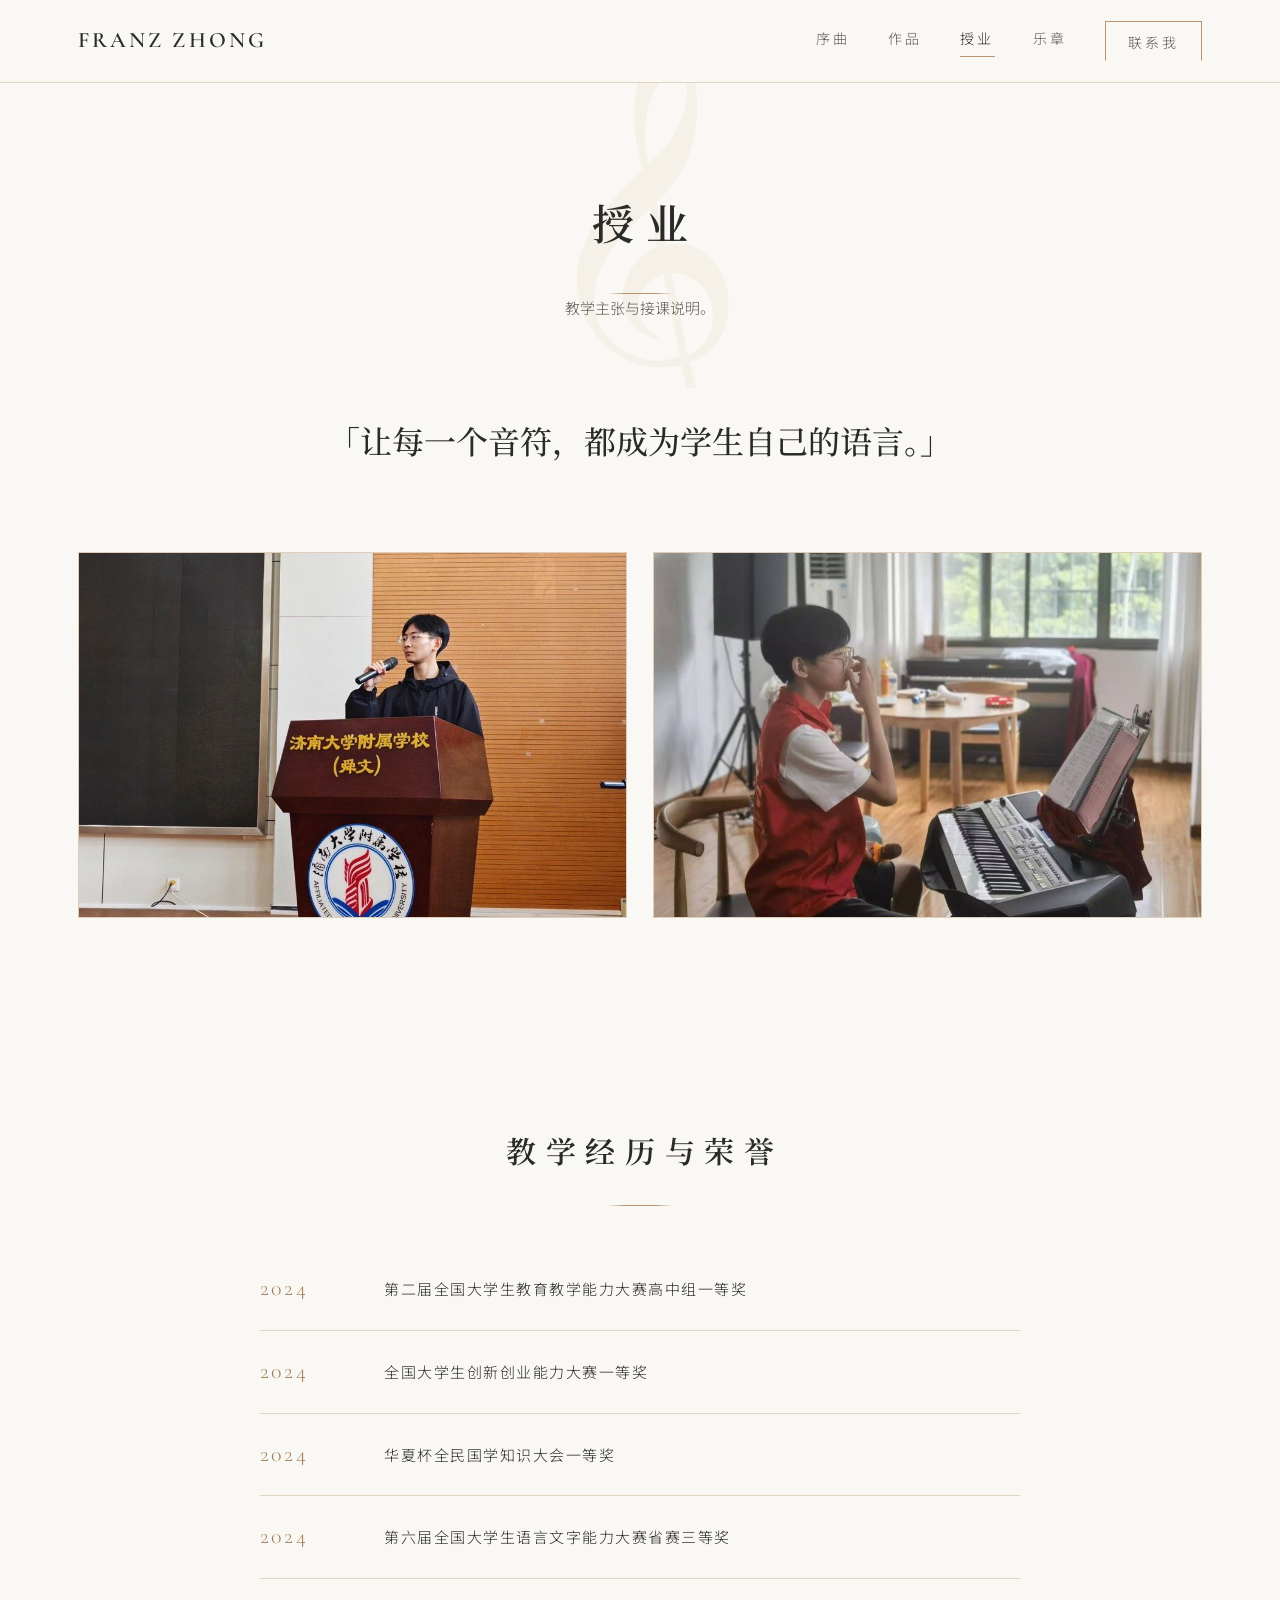
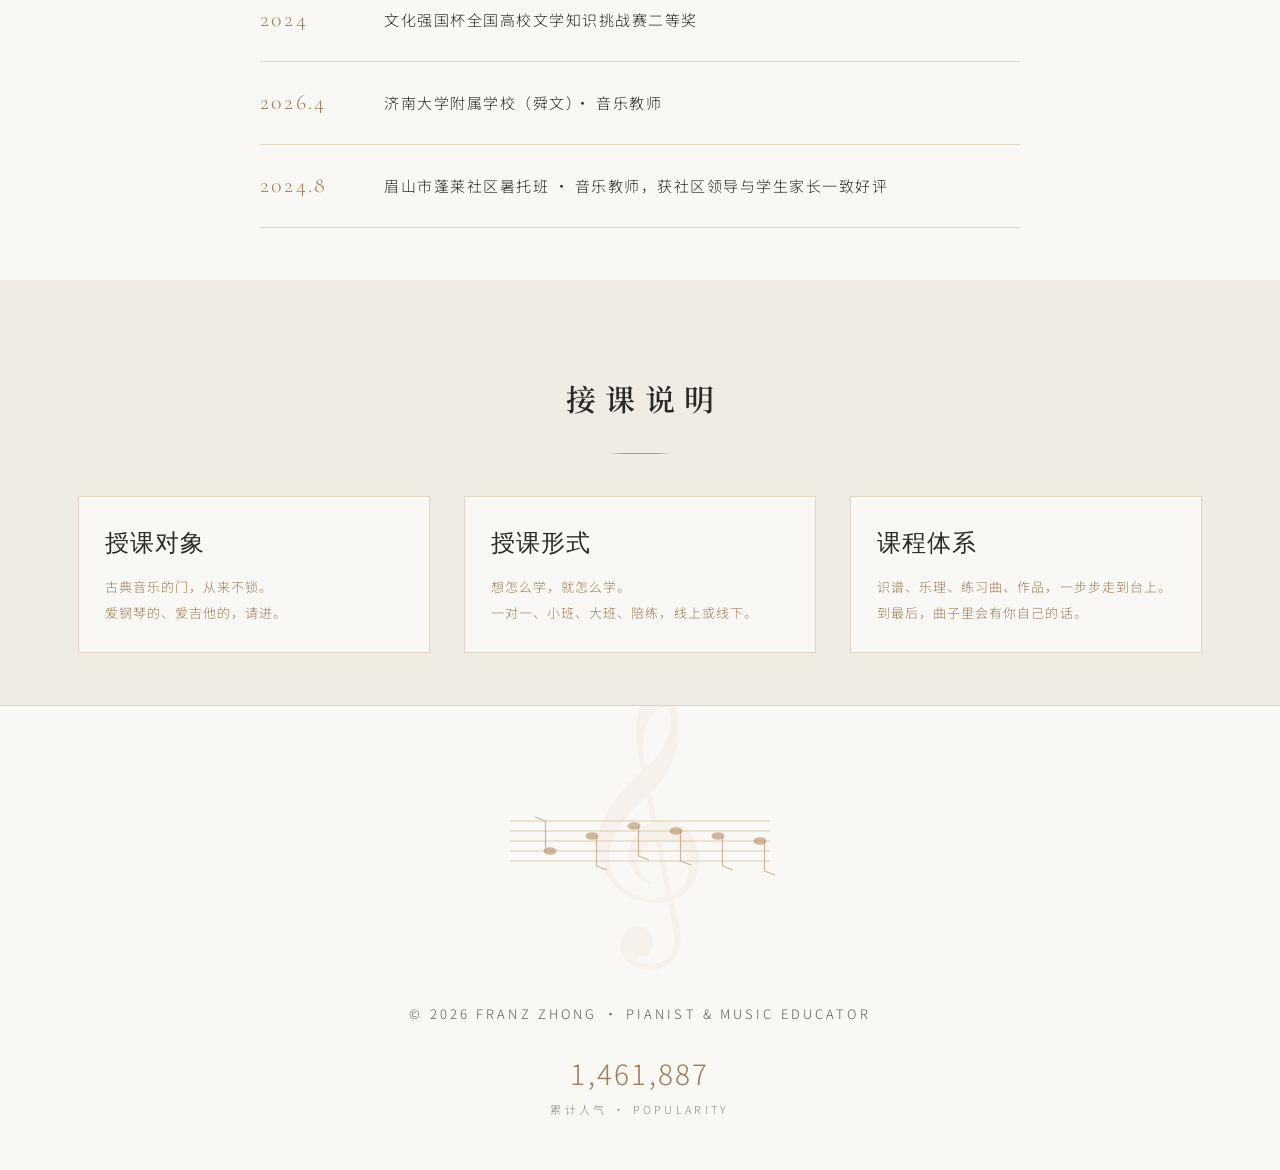
==== maestro.html @ 19aff186 "加载页改为纯按加载进度放行，去掉人为最短停留；site.js 加版本号" ====
<!DOCTYPE html>
<html lang="zh-CN">
<head>
  <meta charset="UTF-8">
  <meta name="viewport" content="width=device-width, initial-scale=1.0">
  <title>FRANZ ZHONG · Teaching</title>
  <meta name="description" content="FRANZ ZHONG 音乐教育家：钢琴教学、音乐教育理念与实践，面向琴童与钢琴爱好者。">
  <meta name="keywords" content="音乐教育, 钢琴教学, 音乐教师, 钢琴老师, Franz Zhong, music education, piano teaching, 钟骑骏, 钟骑骏钢琴, Qijun Zhong, Zhong Qijun, 音乐老师, 钢琴老师, 吉他老师, 音乐家教, 钢琴演奏者, 青年钢琴演奏者, piano teacher, guitar teacher, music tutor, young pianist">
  <script type="application/ld+json">
{
  "@context": "https://schema.org",
  "@type": "Person",
  "name": "Franz Zhong",
  "alternateName": ["钟骑骏", "钟", "Qijun Zhong", "Zhong Qijun"],
  "jobTitle": "Pianist &amp; Music Educator",
  "knowsAbout": ["钢琴", "音乐教育", "古典吉他", "钢琴教学", "吉他教学", "音乐家教", "piano", "music education", "classical guitar", "piano teaching", "guitar teaching"],
  "url": "https://zhongquinnking.github.io/prelude/",
  "sameAs": ["https://v.douyin.com/s2i2Y8FRT1A/"]
}
</script>
<meta property="og:type" content="website">
<meta property="og:site_name" content="FRANZ ZHONG">
<meta property="og:title" content="Teaching · FRANZ ZHONG">
<meta property="og:description" content="FRANZ ZHONG · 作品 · 部分荣誉 — Pianist &amp; Music Educator">
<meta property="og:url" content="https://zhongquinnking.github.io/prelude/maestro.html">
<meta property="og:image" content="https://zhongquinnking.github.io/prelude/images/og-card-v2.jpg">
  <link rel="preconnect" href="https://fonts.googleapis.com">
  <link rel="preconnect" href="https://fonts.gstatic.com" crossorigin>
  <link href="https://fonts.googleapis.com/css2?family=Cormorant+Garamond:ital,wght@0,400;0,500;0,600;1,400;1,500&family=Noto+Sans+SC:wght@300;400;500&family=Noto+Serif+SC:wght@400;500;600;700&display=swap" rel="stylesheet" media="print" onload="this.media='all'">
  <noscript><link href="https://fonts.googleapis.com/css2?family=Cormorant+Garamond:ital,wght@0,400;0,500;0,600;1,400;1,500&family=Noto+Sans+SC:wght@300;400;500&family=Noto+Serif+SC:wght@400;500;600;700&display=swap" rel="stylesheet"></noscript>
  <link rel="stylesheet" href="css/style.css?v=23">
  <script>document.documentElement.classList.add('pre-anim');</script>
</head>
<body>

  <nav class="nav">
    <div class="nav-inner">
      <a href="overture.html" class="brand">FRANZ ZHONG</a>
      <div class="nav-links">
        <a href="overture.html">序曲</a>
        <a href="opus.html">作品</a>
        <a href="maestro.html" class="active">授业</a>
        <a href="movement.html">乐章</a>
        <a href="movement.html#contact" class="nav-cta">联系我</a>
      </div>
    </div>
  </nav>

  <header class="page-hero page-hero--clef">
    <div class="container">
      <h1 class="page-title"><span>授</span><span class="d2">业</span></h1>
      <div class="gold-line"></div>
      <p class="page-intro">教学主张与接课说明。</p>
    </div>
  </header>

  <section style="padding-top:20px;">
    <div class="container">
      <p class="teaching-statement">「让每一个音符，都成为学生自己的语言。」</p>
      <div class="teaching-scenes">
        <div class="frame"><img src="images/teach-1.jpg" alt=""></div>
        <div class="frame"><img src="images/teach-2.jpg" alt=""></div>
      </div>
    </div>
  </section>

  <!-- 教学经历与荣誉 -->
  <section>
    <div class="container">
      <div class="section-head">
        <h2 class="section-title">教学经历与荣誉</h2>
        <div class="gold-line"></div>
      </div>

      <div class="award-item" style="max-width:760px;">
        <span class="award-year">2024</span>
        <span class="award-name">第二届全国大学生教育教学能力大赛高中组一等奖</span>
      </div>
      <div class="award-item" style="max-width:760px;">
        <span class="award-year">2024</span>
        <span class="award-name">全国大学生创新创业能力大赛一等奖</span>
      </div>
      <div class="award-item" style="max-width:760px;">
        <span class="award-year">2024</span>
        <span class="award-name">华夏杯全民国学知识大会一等奖</span>
      </div>
      <div class="award-item" style="max-width:760px;">
        <span class="award-year">2024</span>
        <span class="award-name">第六届全国大学生语言文字能力大赛省赛三等奖</span>
      </div>
      <div class="award-item" style="max-width:760px;">
        <span class="award-year">2024</span>
        <span class="award-name">文化强国杯全国高校文学知识挑战赛二等奖</span>
      </div>
      <div class="award-item" style="max-width:760px;">
        <span class="award-year">2026.4</span>
        <span class="award-name">济南大学附属学校（舜文）· 音乐教师</span>
      </div>
      <div class="award-item" style="max-width:760px;">
        <span class="award-year">2024.8</span>
        <span class="award-name">眉山市蓬莱社区暑托班 · 音乐教师，获社区领导与学生家长一致好评</span>
      </div>
    </div>
  </section>

  <!-- 接课说明 -->
  <section class="teaching" style="padding-top:90px;">
    <div class="container">
      <div class="section-head">
        <h2 class="section-title">接课说明</h2>
        <div class="gold-line"></div>
      </div>
      <div class="works-grid">
        <div class="work-card" style="cursor:default;">
          <div class="work-info">
            <h3 class="work-title" style="font-style:normal;">授课对象</h3>
            <p class="work-meta" style="letter-spacing:0.08em;line-height:2;">古典音乐的门，从来不锁。<br>爱钢琴的、爱吉他的，请进。</p>
          </div>
        </div>
        <div class="work-card" style="cursor:default;">
          <div class="work-info">
            <h3 class="work-title" style="font-style:normal;">授课形式</h3>
            <p class="work-meta" style="letter-spacing:0.08em;line-height:2;">想怎么学，就怎么学。<br>一对一、小班、大班、陪练，线上或线下。</p>
          </div>
        </div>
        <div class="work-card" style="cursor:default;">
          <div class="work-info">
            <h3 class="work-title" style="font-style:normal;">课程体系</h3>
            <p class="work-meta" style="letter-spacing:0.08em;line-height:2;">识谱、乐理、练习曲、作品，一步步走到台上。<br>到最后，曲子里会有你自己的话。</p>
          </div>
        </div>
      </div>
    </div>
  </section>

  <footer class="footer">
    <div class="container">
      <img src="images/footer-granados.svg" alt="" class="footer-score">
      <p class="footer-copy">© 2026 FRANZ ZHONG · PIANIST &amp; MUSIC EDUCATOR</p>
      <div class="footer-stats">
        <p class="footer-stats-num" id="site-visits">1,343,455</p>
        <p class="footer-stats-label">累计人气 · POPULARITY</p>
      </div>
    </div>
  </footer>

<script src="js/site.js?v=23"></script>
</body>
</html>
---- css/style.css ----
/* ============================================================
   Personal Site — Warm Minimal · Champagne Gold · Serif Elegance
   Palette: 暖白 #FAF8F4 / 墨色 #2A2A28 / 香槟金 #B8936B
   ============================================================ */

:root {
  --paper: #FAF8F4;
  --paper-deep: #F1ECE3;
  --ink: #2A2A28;
  --ink-soft: #5C5A55;
  --gold: #B8936B;
  --gold-deep: #A07E58;
  --line: rgba(184, 147, 107, 0.35);
}

* { margin: 0; padding: 0; box-sizing: border-box; }

html { scroll-behavior: smooth; }

body {
  background: var(--paper);
  color: var(--ink);
  font-family: "Noto Sans SC", "PingFang SC", "Microsoft YaHei", sans-serif;
  font-weight: 300;
  font-size: 16px;
  line-height: 1.9;
  -webkit-font-smoothing: antialiased;
}

::selection { background: rgba(184, 147, 107, 0.25); }

/* 细金滚动条 */
::-webkit-scrollbar { width: 10px; }
::-webkit-scrollbar-track { background: var(--paper); }
::-webkit-scrollbar-thumb {
  background: linear-gradient(var(--gold), var(--gold-deep));
  border-radius: 5px;
  border: 2px solid var(--paper);
}

a { color: inherit; text-decoration: none; }

img { max-width: 100%; display: block; }

.container { max-width: 1180px; margin: 0 auto; padding: 0 28px; }

/* ---------- 顶部导航：雷厉风行，常驻 ---------- */

.nav {
  position: sticky;
  top: 0;
  z-index: 100;
  background: rgba(250, 248, 244, 0.92);
  backdrop-filter: blur(8px);
  border-bottom: 1px solid var(--line);
}

.nav-inner {
  max-width: 1180px;
  margin: 0 auto;
  padding: 20px 28px;
  display: flex;
  align-items: center;
  justify-content: space-between;
}

.brand {
  font-family: "Cormorant Garamond", "Times New Roman", serif;
  font-size: 22px;
  font-weight: 600;
  letter-spacing: 0.14em;
}

.nav-links { display: flex; align-items: center; gap: 38px; }

.nav-links a {
  font-size: 14px;
  letter-spacing: 0.22em;
  color: var(--ink-soft);
  padding-bottom: 4px;
  border-bottom: 1px solid transparent;
  transition: color 0.25s, border-color 0.25s;
}

.nav-links a:hover { color: var(--ink); border-color: var(--gold); }

.nav-links a.active { color: var(--ink); border-color: var(--gold); }

.nav-cta {
  font-size: 13px;
  letter-spacing: 0.18em;
  color: var(--ink);
  border: 1px solid var(--gold);
  padding: 7px 22px;
  transition: background 0.3s, color 0.3s;
}

.nav-cta:hover { background: var(--gold); color: var(--paper); }

/* 滚动后导航浮现暖白背景（site.js 切换 nav-solid） */
.nav-solid {
  background: rgba(250, 248, 244, 0.92);
  border-bottom-color: var(--line);
}

.nav-solid a { color: var(--ink-soft); }

.nav-solid a:hover { color: var(--ink); border-color: var(--gold); }

.nav-solid a.active { color: var(--ink); border-color: var(--gold); }

.nav-solid .nav-cta {
  color: var(--ink);
  border-color: var(--gold);
}

.nav-solid .nav-cta:hover { background: var(--gold); color: var(--paper); }

.nav-solid .brand { color: var(--ink); }

/* 作品页：首屏导航深色毛玻璃，白字压照片，滚动后浮现 */
.photo-nav.photo-nav--warm .nav {
  background: rgba(58, 32, 14, 0.38);
  backdrop-filter: blur(8px);
  -webkit-backdrop-filter: blur(8px);
  border-bottom-color: transparent;
}

.photo-nav.photo-nav--warm .nav a {
  color: rgba(250, 248, 244, 0.95);
  text-shadow: 0 1px 6px rgba(0, 0, 0, 0.6);
}

.photo-nav.photo-nav--warm .nav a:hover { color: var(--paper); border-color: rgba(250, 248, 244, 0.6); }

.photo-nav.photo-nav--warm .nav a.active { color: var(--paper); border-color: rgba(250, 248, 244, 0.6); }

.photo-nav.photo-nav--warm .nav .nav-cta {
  color: var(--paper);
  border-color: rgba(250, 248, 244, 0.7);
}

.photo-nav.photo-nav--warm .nav .nav-cta:hover { background: var(--gold); color: var(--paper); }

.photo-nav.photo-nav--warm .nav .brand {
  color: var(--paper);
  text-shadow: 0 1px 8px rgba(0, 0, 0, 0.55);
}

.photo-nav.photo-nav--warm .nav.nav-solid {
  background: rgba(250, 248, 244, 0.92);
  border-bottom-color: var(--line);
}

.photo-nav.photo-nav--warm .nav.nav-solid a { color: var(--ink-soft); }

.photo-nav.photo-nav--warm .nav.nav-solid a:hover { color: var(--ink); border-color: var(--gold); }

.photo-nav.photo-nav--warm .nav.nav-solid a.active { color: var(--ink); border-color: var(--gold); }

.photo-nav.photo-nav--warm .nav.nav-solid .nav-cta {
  color: var(--ink);
  border-color: var(--gold);
}

.photo-nav.photo-nav--warm .nav.nav-solid .nav-cta:hover { background: var(--gold); color: var(--paper); }

.photo-nav.photo-nav--warm .nav.nav-solid .brand { color: var(--ink); }

.photo-nav .nav {
  background: rgba(12, 12, 10, 0.28);
  backdrop-filter: blur(8px);
  -webkit-backdrop-filter: blur(8px);
  border-bottom-color: transparent;
}

.photo-nav .nav a {
  color: rgba(250, 248, 244, 0.95);
  text-shadow: 0 1px 6px rgba(0, 0, 0, 0.7);
}

.photo-nav .nav a:hover { color: var(--paper); border-color: rgba(250, 248, 244, 0.6); }

.photo-nav .nav a.active { color: var(--paper); border-color: rgba(250, 248, 244, 0.6); }

.photo-nav .nav .nav-cta {
  color: var(--paper);
  border-color: rgba(250, 248, 244, 0.7);
}

.photo-nav .nav .nav-cta:hover { background: var(--gold); color: var(--paper); }

.photo-nav .nav .brand {
  color: var(--paper);
  text-shadow: 0 1px 8px rgba(0, 0, 0, 0.55);
}

.photo-nav .nav.nav-solid {
  background: rgba(250, 248, 244, 0.92);
  border-bottom-color: var(--line);
}

.photo-nav .nav.nav-solid a { color: var(--ink-soft); }

.photo-nav .nav.nav-solid a:hover { color: var(--ink); border-color: var(--gold); }

.photo-nav .nav.nav-solid a.active { color: var(--ink); border-color: var(--gold); }

.photo-nav .nav.nav-solid .nav-cta {
  color: var(--ink);
  border-color: var(--gold);
}

.photo-nav .nav.nav-solid .nav-cta:hover { background: var(--gold); color: var(--paper); }

.photo-nav .nav.nav-solid .brand { color: var(--ink); }

/* ---------- 通用区块 ---------- */

section { padding: 52px 0; }

.section-head {
  text-align: center;
  margin-bottom: 42px;
}

.section-title {
  font-family: "Noto Serif SC", "Songti SC", serif;
  font-weight: 600;
  font-size: 30px;
  letter-spacing: 0.32em;
  text-indent: 0.32em;
  margin-bottom: 26px;
}

.gold-line {
  width: 64px;
  height: 1px;
  background: linear-gradient(90deg, transparent, var(--gold) 25%, var(--gold) 75%, transparent);
  margin: 0 auto;
}

.section-sub {
  margin-top: 20px;
  font-size: 14px;
  letter-spacing: 0.2em;
  color: var(--ink-soft);
}

/* ---------- 五线谱与谱号装饰 ---------- */

.staff {
  height: 1px;
  background: transparent;
  position: relative;
  margin: 0 auto;
}

.staff::before,
.staff::after {
  content: "";
  position: absolute;
  left: 50%;
  transform: translateX(-50%);
  height: 1px;
  background: var(--line);
}

.staff::before { width: 240px; top: -12px; box-shadow: 0 6px 0 var(--line), 0 12px 0 var(--line), 0 18px 0 var(--line), 0 24px 0 var(--line); }

.staff::after { width: 80px; top: 42px; background: var(--gold); }

/* 高音谱号水印 */

.clef-watermark {
  position: relative;
}

.clef-watermark::before {
  content: "\1D11E";
  position: absolute;
  right: 0;
  top: 30px;
  font-size: 320px;
  line-height: 1;
  color: rgba(184, 147, 107, 0.06);
  pointer-events: none;
  user-select: none;
  z-index: 0;
}

/* ---------- 第一屏：名字 · 金线 · 定位 · 大图 ---------- */

.hero {
  min-height: 100vh;
  display: flex;
  flex-direction: column;
  justify-content: center;
  padding: 140px 0 90px;
  text-align: center;
  position: relative;
  background: url("../images/hero.jpg") 50% 40% / cover no-repeat;
  background-color: var(--ink);
  color: var(--paper);
}

/* 极浅暗罩：只保证文字可读，不压脸部细节 */
.hero::before {
  content: "";
  position: absolute;
  inset: 0;
  background: linear-gradient(180deg, rgba(0, 0, 0, 0.12), rgba(0, 0, 0, 0.28));
  z-index: 0;
}

.hero > * {
  position: relative;
  z-index: 2;
}

html:not(.pre-anim) .hero-name {
  font-family: "Cormorant Garamond", "Times New Roman", serif;
  font-weight: 600;
  font-size: clamp(64px, 9.5vw, 112px);
  letter-spacing: 0.1em;
  line-height: 1.05;
  color: var(--paper);
  text-shadow: 0 4px 30px rgba(0, 0, 0, 0.55);
  animation: fadeUp 1.6s ease both;
}

html:not(.pre-anim) .hero-rule {
  width: 56px;
  height: 1px;
  background: linear-gradient(90deg, transparent, var(--gold) 25%, var(--gold) 75%, transparent);
  margin: 40px auto;
  animation: fadeUp 1.6s ease 0.35s both;
}

html:not(.pre-anim) .hero-tagline {
  font-size: 16px;
  font-weight: 300;
  letter-spacing: 0.5em;
  padding-left: 0.5em;
  color: rgba(250, 248, 244, 0.85);
  text-shadow: 0 2px 16px rgba(0, 0, 0, 0.5);
  display: inline-flex;
  align-items: center;
  gap: 26px;
  animation: fadeUp 1.6s ease 0.7s both;
}

.hero-tagline::before,
.hero-tagline::after {
  content: "";
  width: 56px;
  height: 1px;
  background: linear-gradient(90deg, transparent, var(--gold));
  flex: none;
}

.hero-tagline::after {
  background: linear-gradient(90deg, var(--gold), transparent);
}

/* 滚动提示 */
.hero-scroll {
  position: absolute;
  bottom: 28px;
  left: 50%;
  width: 1px;
  height: 46px;
  background: linear-gradient(180deg, rgba(250, 248, 244, 0.7), transparent);
  animation: scrollPulse 2.2s ease-in-out infinite;
  z-index: 2;
}

@keyframes fadeUp {
  from { opacity: 0; transform: translateY(24px); }
  to { opacity: 1; transform: none; }
}

@keyframes scrollPulse {
  0%, 100% { transform: translateY(0); opacity: 0.85; }
  50% { transform: translateY(8px); opacity: 0.25; }
}

/* 页面加载完成前隐藏 hero 文字，加载完由 JS 移除该类触发动画，保证动画每次都能看到 */
.pre-anim .hero-name,
.pre-anim .hero-rule,
.pre-anim .hero-tagline,
.pre-anim .page-hero--photo .page-title,
.pre-anim .page-hero--photo .gold-line,
.pre-anim .page-hero--photo .quote,
.pre-anim .page-hero--photo .quote-author,
.pre-anim .page-hero--photo .quote-cn,
.pre-anim .page-hero--clef::before,
.pre-anim .page-hero--clef .page-title,
.pre-anim .page-hero--clef .gold-line,
.pre-anim .page-hero--clef .page-intro { opacity: 0; }

@media (prefers-reduced-motion: reduce) {
  .pre-anim .hero-name,
  .pre-anim .hero-rule,
  .pre-anim .hero-tagline,
  .pre-anim .page-hero--photo .page-title,
  .pre-anim .page-hero--photo .gold-line,
  .pre-anim .page-hero--photo .quote,
  .pre-anim .page-hero--photo .quote-author,
  .pre-anim .page-hero--photo .quote-cn,
  .pre-anim .page-hero--clef::before,
  .pre-anim .page-hero--clef .page-title,
  .pre-anim .page-hero--clef .gold-line,
  .pre-anim .page-hero--clef .page-intro { opacity: 1; }
  html:not(.pre-anim) .hero-name,
  html:not(.pre-anim) .hero-rule,
  html:not(.pre-anim) .hero-tagline,
  html:not(.pre-anim) .page-hero--photo .page-title,
  html:not(.pre-anim) .page-hero--photo .gold-line,
  html:not(.pre-anim) .page-hero--photo .quote,
  html:not(.pre-anim) .page-hero--photo .quote-author,
  html:not(.pre-anim) .page-hero--photo .quote-cn,
  html:not(.pre-anim) .page-hero--photo .gold-line:last-of-type,
  html:not(.pre-anim) .page-hero--clef .page-title span,
  html:not(.pre-anim) .page-hero--clef .gold-line,
  html:not(.pre-anim) .page-hero--clef .page-intro { animation: none; }
  html:not(.pre-anim) .page-hero--clef::before { opacity: 1; animation: none; }
  html:not(.pre-anim) .page-hero--clef .page-title span { opacity: 1; }
  .hero-scroll { animation: none; }
}


/* ---------- 第二主角：演奏大图（画廊装裱式） ---------- */

.main-shot {
  max-width: 920px;
  margin: 0 auto;
}

/* 画框：内层留白 + 细金边，如裱画 */
.main-shot-frame {
  border: 1px solid var(--line);
  background: var(--paper);
  padding: 22px;
  transition: border-color 0.3s;
}

.main-shot-frame img {
  width: 100%;
  aspect-ratio: 4 / 3;
  object-fit: cover;
  display: block;
  transition: transform 0.6s ease;
}

.main-shot-frame:hover { border-color: var(--gold); }

.main-shot-frame:hover img { transform: scale(1.02); }

/* 展签：金线 + 罗马数字小字 */
.main-shot-caption {
  text-align: center;
  margin-top: 30px;
}

.caption-text {
  margin-top: 16px;
  font-family: "Cormorant Garamond", "Times New Roman", serif;
  font-size: 13px;
  letter-spacing: 0.52em;
  text-indent: 0.52em;
  color: var(--gold-deep);
}

/* ---------- 照片墙 ---------- */

.photo-wall {
  display: grid;
  grid-template-columns: repeat(3, 1fr);
  grid-template-areas:
    "a a b"
    "q q q"
    "qa qa qa"
    "c d e"
    "q2 q2 q2"
    "q2a q2a q2a"
    "f g h";
  row-gap: 18px;
  column-gap: 22px;
}

.photo-wall .frame:first-child { aspect-ratio: 16 / 9; }

.area-a { grid-area: a; }
.area-b { grid-area: b; }
.area-c { grid-area: c; }
.area-d { grid-area: d; }
.area-e { grid-area: e; }
.area-f { grid-area: f; }
.area-g { grid-area: g; }
.area-h { grid-area: h; }
.area-q { grid-area: q; margin-top: 30px; }
.area-qa { grid-area: qa; margin-bottom: 24px; }
.area-q2 { grid-area: q2; margin-top: 30px; }
.area-q2a { grid-area: q2a; margin-bottom: 24px; }

.frame {
  position: relative;
  background: var(--paper-deep);
  border: 1px solid var(--line);
  display: flex;
  align-items: center;
  justify-content: center;
  aspect-ratio: 4 / 3;
  color: var(--ink-soft);
  font-size: 13px;
  letter-spacing: 0.28em;
  transition: border-color 0.3s;
  overflow: hidden;
}

.frame img {
  width: 100%;
  height: 100%;
  object-fit: cover;
  display: block;
  transition: transform 0.6s ease;
}

.frame:hover { border-color: var(--gold); }

.frame:hover img {
  transform: scale(1.03);
  filter: brightness(1.06);
}

/* 首页大图位 */
.big-photo {
  background: var(--paper-deep);
  border: 1px solid var(--line);
  overflow: hidden;
  transition: border-color 0.3s;
}

.big-photo:hover { border-color: var(--gold); }

.big-photo img {
  width: 100%;
  height: 100%;
  object-fit: cover;
  display: block;
}

.big-photo.wide {
  aspect-ratio: 3 / 2;
  max-width: 920px;
  margin: 0 auto;
}

.big-photo.tall {
  width: min(560px, 100%);
  aspect-ratio: 3 / 4;
  margin: 0 auto;
}

.big-caption {
  text-align: center;
  margin-top: 34px;
  font-size: 14px;
  letter-spacing: 0.42em;
  text-indent: 0.42em;
  color: var(--ink-soft);
}

/* 首页自我介绍段 */
.intro-block {
  max-width: 620px;
  margin: 44px auto 0;
  text-align: center;
  font-size: 15px;
  line-height: 2.2;
  color: var(--ink-soft);
}

/* 联系区荣誉锚点 */
.honor-line {
  font-size: 13px;
  letter-spacing: 0.18em;
  color: var(--gold-deep);
  margin-bottom: 20px;
}

/* 名句（图片间的呼吸） */
.quote {
  text-align: center;
  font-family: "Cormorant Garamond", "Times New Roman", serif;
  font-style: italic;
  font-size: clamp(19px, 2.4vw, 27px);
  letter-spacing: 0.05em;
  line-height: 1.8;
  color: var(--ink);
  margin-top: 32px;
}

.quote-author {
  text-align: center;
  font-size: 11px;
  letter-spacing: 0.42em;
  text-indent: 0.42em;
  color: var(--gold-deep);
  margin-top: 10px;
}

/* 名句中文释义 */
.quote-cn {
  text-align: center;
  font-size: 14px;
  letter-spacing: 0.3em;
  text-indent: 0.3em;
  color: var(--ink-soft);
  margin-top: 10px;
}

/* 名句独立屏（图片间的呼吸带） */
.quote-screen {
  padding: 110px 0;
}

.quote-screen .quote {
  font-size: clamp(24px, 3.2vw, 36px);
  margin-top: 44px;
}

.quote-screen .quote-author {
  margin-bottom: 44px;
}

/* 教学场景双图 */
.teaching-scenes {
  display: grid;
  grid-template-columns: repeat(2, 1fr);
  gap: 26px;
  margin-bottom: 100px;
}

.teaching-scenes .frame { aspect-ratio: 3 / 2; }

/* ---------- 教学主张 ---------- */

.teaching {
  background: var(--paper-deep);
}

.teaching-statement {
  font-family: "Noto Serif SC", "Songti SC", serif;
  font-weight: 500;
  font-size: clamp(22px, 3.4vw, 32px);
  line-height: 2;
  text-align: center;
  max-width: 760px;
  margin: 0 auto 80px;
}

/* 首页第三屏：纯文字主张，无配图，字号加大撑起一屏 */
.teaching-statement--hero {
  font-size: clamp(28px, 4.4vw, 44px);
  max-width: 880px;
  margin: 0 auto;
  padding: 60px 0;
}

.teaching-photo {
  width: min(760px, 100%);
  margin: 0 auto;
  aspect-ratio: 3 / 2;
  background: var(--paper);
  border: 1px solid var(--line);
  display: flex;
  align-items: center;
  justify-content: center;
  color: var(--ink-soft);
  font-size: 14px;
  letter-spacing: 0.3em;
}

/* ---------- 作品卡片 ---------- */

.works-grid {
  display: grid;
  grid-template-columns: repeat(3, 1fr);
  gap: 34px;
}

/* 双列作品网格（桌面双卡占满，手机仍单列） */
.works-grid--2 { grid-template-columns: repeat(2, 1fr); }

.work-card {
  border: 1px solid var(--line);
  background: var(--paper);
  transition: transform 0.3s, box-shadow 0.3s, border-color 0.3s;
}

.work-card:hover {
  transform: translateY(-6px);
  border-color: var(--gold);
  box-shadow: 0 18px 40px rgba(184, 147, 107, 0.12);
}

.work-thumb {
  position: relative;
  aspect-ratio: 16 / 9;
  background: var(--paper-deep);
  border-bottom: 1px solid var(--line);
  display: flex;
  align-items: center;
  justify-content: center;
  color: var(--ink-soft);
  font-size: 13px;
  letter-spacing: 0.26em;
  overflow: hidden;
}

.work-thumb img {
  position: absolute;
  inset: 0;
  width: 100%;
  height: 100%;
  object-fit: cover;
  display: block;
}

.play-mark {
  width: 52px;
  height: 52px;
  border: 1px solid var(--gold);
  border-radius: 50%;
  display: flex;
  align-items: center;
  justify-content: center;
  background: rgba(250, 248, 244, 0.85);
  transition: background 0.3s;
}

.play-mark svg { width: 14px; height: 14px; fill: var(--gold); }

.work-card:hover .play-mark { background: var(--gold); }

.work-card:hover .play-mark svg { fill: var(--paper); }

.work-info { padding: 24px 26px 26px; }

.work-title {
  font-family: "Cormorant Garamond", "Times New Roman", serif;
  font-style: italic;
  font-weight: 500;
  font-size: 24px;
  letter-spacing: 0.04em;
}

.work-meta {
  margin-top: 8px;
  font-size: 13px;
  letter-spacing: 0.22em;
  color: var(--gold-deep);
}

/* 作品卡描述 */
.work-desc {
  margin-top: 12px;
  font-size: 14px;
  line-height: 1.9;
  color: var(--ink-soft);
  letter-spacing: 0.04em;
}

/* ---------- 首页代表作品（单件压轴） ---------- */

.featured-work {
  width: min(920px, 100%);
  margin: 0 auto;
  aspect-ratio: 16 / 9;
  background: var(--paper-deep);
  border: 1px solid var(--line);
  display: flex;
  align-items: center;
  justify-content: center;
  color: var(--ink-soft);
  font-size: 14px;
  letter-spacing: 0.3em;
  transition: border-color 0.3s;
}

.featured-work:hover { border-color: var(--gold); }

.featured-info {
  margin-top: 46px;
  text-align: center;
}

.featured-title {
  font-family: "Cormorant Garamond", "Times New Roman", serif;
  font-style: italic;
  font-weight: 500;
  font-size: clamp(26px, 3.4vw, 38px);
  letter-spacing: 0.05em;
}

.featured-meta {
  margin-top: 10px;
  font-size: 13px;
  letter-spacing: 0.24em;
  color: var(--gold-deep);
}

.featured-link {
  display: inline-block;
  margin-top: 40px;
  border: 1px solid var(--gold);
  padding: 12px 40px;
  font-size: 13px;
  letter-spacing: 0.26em;
  text-indent: 0.26em;
  transition: background 0.3s, color 0.3s;
}

.featured-link:hover { background: var(--gold); color: var(--paper); }

/* ---------- 联系方式 ---------- */

.contact {
  text-align: center;
}

.contact-line {
  font-family: "Noto Serif SC", "Songti SC", serif;
  font-size: 22px;
  letter-spacing: 0.2em;
  margin-bottom: 48px;
}

.contact-btn {
  display: inline-block;
  border: 1px solid var(--gold);
  padding: 14px 46px;
  font-size: 14px;
  letter-spacing: 0.28em;
  text-indent: 0.28em;
  transition: background 0.3s, color 0.3s;
}

.contact-btn:hover { background: var(--gold); color: var(--paper); }

.contact-mail {
  margin-top: 26px;
  font-size: 14px;
  letter-spacing: 0.2em;
  color: var(--ink-soft);
}

/* ---------- 页脚 ---------- */

.footer {
  border-top: 1px solid var(--line);
  padding: 60px 0 50px;
  text-align: center;
  position: relative;
  overflow: hidden;
}

.footer::before {
  content: "\1D11E";
  position: absolute;
  left: 50%;
  top: -30px;
  transform: translateX(-50%);
  font-size: 240px;
  line-height: 1;
  color: rgba(184, 147, 107, 0.06);
  pointer-events: none;
}

.footer-copy {
  position: relative;
  font-size: 13px;
  letter-spacing: 0.24em;
  color: var(--ink-soft);
}

/* 页脚人气计数，数字由 js/site.js 本地推算 */
.footer-stats {
  position: relative;
  margin-top: 30px;
}

.footer-stats-num {
  font-size: 28px;
  line-height: 1.15;
  letter-spacing: 0.08em;
  color: var(--gold-deep);
  font-variant-numeric: lining-nums tabular-nums;
}

.footer-stats-label {
  margin-top: 10px;
  font-size: 11px;
  letter-spacing: 0.3em;
  color: var(--ink-soft);
  opacity: 0.7;
}

/* 页脚旋律五线谱 */
.footer-score {
  width: min(340px, 78%);
  margin: 0 auto 56px;
  display: block;
}

/* ---------- 内页共用 ---------- */

.page-hero {
  padding: 70px 0 54px;
  text-align: center;
}

/* 谱号水印页首：巨大淡金高音谱号衬在标题正后方 */
.page-hero--clef {
  position: relative;
  overflow: hidden;
  padding: 100px 0 66px;
}

.page-hero--clef::before {
  content: "\1D11E";
  position: absolute;
  left: 50%;
  top: 52%;
  transform: translate(-50%, -60%);
  font-size: 360px;
  line-height: 1;
  color: rgba(184, 147, 107, 0.08);
  pointer-events: none;
  user-select: none;
  z-index: 0;
}
html:not(.pre-anim) .page-hero--clef::before {
  opacity: 0;
  animation: clefAppear 2.4s ease-out 0.15s both;
}

@keyframes clefAppear {
  from { opacity: 0; transform: translate(-50%, -60%) scale(0.97); }
  to { opacity: 1; transform: translate(-50%, -60%) scale(1); }
}

.page-hero--clef > * {
  position: relative;
  z-index: 1;
}

/* 谱页专属入场：标题逐字渐显（方向各异）、金线生长、小字收尾 */
html:not(.pre-anim) .page-hero--clef .page-title span {
  opacity: 0;
  animation: fadeUp 1.3s ease 0.35s both;
}

html:not(.pre-anim) .page-hero--clef .page-title span.d2 {
  opacity: 0;
  animation: fadeInRight 1.3s ease 1s both;
}

@keyframes fadeInRight {
  from { opacity: 0; transform: translateX(20px); }
  to { opacity: 1; transform: none; }
}

html:not(.pre-anim) .page-hero--clef .gold-line {
  transform-origin: center;
  animation: goldGrow 1.1s cubic-bezier(0.4, 0, 0.2, 1) 1.6s both;
}

@keyframes goldGrow {
  from { transform: scaleX(0); }
  to { transform: scaleX(1); }
}

html:not(.pre-anim) .page-hero--clef .page-intro {
  animation: fadeUp 1.1s ease 1.9s both;
}

/* 带背景图的内页页首（作品页） */
.page-hero--photo {
  background: url("../images/main-1.jpg") 50% 35% / cover no-repeat;
  padding: 190px 0 120px;
  position: relative;
}

.page-hero--photo::before {
  content: "";
  position: absolute;
  inset: 0;
  background: linear-gradient(180deg, rgba(0, 0, 0, 0.42), rgba(0, 0, 0, 0.28) 32%, rgba(0, 0, 0, 0.55));
  z-index: 0;
}

.page-hero--photo > * {
  position: relative;
  z-index: 1;
}

html:not(.pre-anim) .page-hero--photo .page-title {
  color: var(--paper);
  text-shadow: 0 4px 30px rgba(0, 0, 0, 0.55);
  animation: fadeUp 1.6s ease both;
}

html:not(.pre-anim) .page-hero--photo .gold-line {
  animation: fadeUp 1.6s ease 0.35s both;
}

/* 背景图上的名句：浅色保证可读，入场阶梯放慢 */
html:not(.pre-anim) .page-hero--photo .quote {
  color: var(--paper);
  margin-top: 40px;
  text-shadow: 0 2px 16px rgba(0, 0, 0, 0.5);
  animation: fadeUp 1.6s ease 0.7s both;
}

html:not(.pre-anim) .page-hero--photo .quote-author {
  color: var(--gold);
  margin-top: 14px;
  animation: fadeUp 1.6s ease 1.05s both;
}

html:not(.pre-anim) .page-hero--photo .quote-cn {
  color: rgba(250, 248, 244, 0.85);
  margin-top: 12px;
  animation: fadeUp 1.6s ease 1.4s both;
}

html:not(.pre-anim) .page-hero--photo .gold-line:last-of-type {
  animation: fadeUp 1.6s ease 1.75s both;
}

.page-title {
  font-family: "Noto Serif SC", "Songti SC", serif;
  font-weight: 600;
  font-size: clamp(30px, 4.5vw, 42px);
  letter-spacing: 0.3em;
  text-indent: 0.3em;
  margin-bottom: 30px;
}

.page-intro {
  max-width: 620px;
  margin: 0 auto;
  font-size: 15px;
  color: var(--ink-soft);
}

/* ---------- 资源页 ---------- */

.resource-row {
  display: grid;
  grid-template-columns: repeat(3, 1fr);
  gap: 30px;
  margin-bottom: 110px;
}

.resource-card {
  border: 1px solid var(--line);
  padding: 38px 34px;
  transition: border-color 0.3s;
}

.resource-card:hover { border-color: var(--gold); }

.resource-icon {
  width: 44px;
  height: 44px;
  border: 1px solid var(--gold);
  border-radius: 50%;
  display: flex;
  align-items: center;
  justify-content: center;
  font-family: "Cormorant Garamond", serif;
  font-style: italic;
  font-size: 20px;
  color: var(--gold-deep);
  margin-bottom: 24px;
}

.resource-title {
  font-family: "Noto Serif SC", serif;
  font-weight: 500;
  font-size: 18px;
  letter-spacing: 0.12em;
  margin-bottom: 10px;
}

.resource-desc {
  font-size: 14px;
  color: var(--ink-soft);
  margin-bottom: 20px;
}

.resource-link {
  font-size: 13px;
  letter-spacing: 0.2em;
  color: var(--gold-deep);
  border-bottom: 1px solid var(--gold);
  padding-bottom: 3px;
}

/* 抖音跳转链接 */
.dy-link {
  display: inline-block;
  margin-top: 14px;
  font-size: 12px;
  letter-spacing: 0.2em;
  color: var(--gold-deep);
  border: 1px solid var(--gold);
  padding: 6px 16px;
  transition: background 0.3s, color 0.3s;
}

.dy-link:hover { background: var(--gold); color: var(--paper); }

.paper-list {
  border-top: 1px solid var(--line);
}

.paper-item {
  padding: 34px 0;
  border-bottom: 1px solid var(--line);
}

.paper-title {
  font-family: "Noto Serif SC", serif;
  font-weight: 500;
  font-size: 19px;
  letter-spacing: 0.08em;
  margin-bottom: 10px;
}

.paper-abstract {
  font-size: 14px;
  color: var(--ink-soft);
  margin-bottom: 14px;
}

/* ---------- 关于页 ---------- */

.about-grid {
  display: grid;
  grid-template-columns: 440px minmax(0, 420px);
  justify-content: center;
  gap: 80px;
}

.about-bio {
  display: flex;
  flex-direction: column;
  justify-content: center;
}

.about-photo {
  aspect-ratio: 3 / 4;
  background: var(--paper-deep);
  border: 1px solid var(--line);
  overflow: hidden;
}

.about-photo img {
  width: 100%;
  height: 100%;
  object-fit: cover;
  display: block;
}

.about-bio { font-size: 16px; }

.about-bio p + p { margin-top: 18px; }

.awards {
  margin-top: 90px;
}

.awards-title {
  font-family: "Noto Serif SC", serif;
  font-weight: 600;
  font-size: 24px;
  letter-spacing: 0.26em;
  text-indent: 0.26em;
  text-align: center;
  margin-bottom: 42px;
}

.award-item {
  display: flex;
  align-items: baseline;
  gap: 34px;
  padding: 20px 0;
  border-bottom: 1px solid var(--line);
  max-width: 640px;
  margin: 0 auto;
}

.award-year {
  font-family: "Cormorant Garamond", serif;
  font-size: 22px;
  letter-spacing: 0.1em;
  color: var(--gold-deep);
  min-width: 90px;
}

/* 图片占位：加载中显示纸色底，避免空白闪烁 */
img {
  background-color: var(--paper-deep);
}
img[src$=".svg"] { background-color: transparent; }

/* 证书画廊 */
.award-gallery {
  display: grid;
  grid-template-columns: repeat(4, 1fr);
  gap: 20px;
  margin-bottom: 70px;
}

.award-gallery img {
  width: 100%;
  aspect-ratio: 4 / 3;
  object-fit: cover;
  border: 1px solid var(--line);
  transition: border-color 0.3s;
}

.award-gallery img:hover { border-color: var(--gold); }

.award-name {
  font-size: 15px;
  letter-spacing: 0.1em;
}

/* ---------- 响应式 ---------- */

@media (max-width: 900px) {
  .nav-inner { flex-direction: column; gap: 16px; }
  .nav-links { gap: 24px; }
  section { padding: 64px 0; }
  .photo-wall {
    grid-template-columns: 1fr;
    grid-template-areas:
      "a"
      "b"
      "q"
      "qa"
      "c"
      "d"
      "e"
      "q2"
      "q2a"
      "f"
      "g"
      "h";
  }
  .works-grid { grid-template-columns: 1fr; }
  .resource-row { grid-template-columns: 1fr; }
  .about-grid { grid-template-columns: 1fr; gap: 40px; }
  .award-item { gap: 20px; }
}

/* ---------- 开场加载页 ---------- */

.splash {
  position: fixed;
  inset: 0;
  z-index: 9999;
  display: flex;
  align-items: center;
  justify-content: center;
  background: var(--paper);
  text-align: center;
  transition: opacity 0.85s ease, visibility 0s linear 0.85s;
  /* 兜底：万一脚本整段没跑起来，7 秒后自己让开，内容不会被永久挡死 */
  animation: splashFallback 0.85s ease 7s forwards;
}

.splash.is-done {
  opacity: 0;
  visibility: hidden;
  pointer-events: none;
}

/* 本次会话已看过，头部脚本给 html 挂上这个类，一帧都不闪 */
.splash-skip .splash {
  display: none;
}

@keyframes splashFallback {
  to { opacity: 0; visibility: hidden; }
}

.splash-inner {
  width: min(560px, 84%);
}

.splash-brand {
  font-family: "Cormorant Garamond", "Times New Roman", serif;
  font-weight: 400;
  font-size: clamp(26px, 4.8vw, 42px);
  letter-spacing: 0.3em;
  text-indent: 0.3em;
  color: var(--ink);
}

.splash-rule {
  display: block;
  width: 64px;
  height: 1px;
  margin: 24px auto 0;
  background: linear-gradient(90deg, transparent, var(--gold) 25%, var(--gold) 75%, transparent);
}

/* 名言轮播：网格叠放，容器高度取最长一条，切换时不跳版 */
.splash-quotes {
  display: grid;
  align-items: center;
  min-height: 128px;
  margin-top: 52px;
}

.splash-quote {
  grid-area: 1 / 1;
  opacity: 0;
  transition: opacity 0.9s ease;
}

.splash-quote.is-on {
  opacity: 1;
}

.splash-quote-text {
  font-family: "Cormorant Garamond", "Times New Roman", serif;
  font-style: italic;
  font-size: clamp(17px, 2.3vw, 23px);
  line-height: 1.75;
  letter-spacing: 0.04em;
  color: var(--ink);
}

.splash-quote-author {
  margin-top: 14px;
  font-size: 10px;
  letter-spacing: 0.42em;
  text-indent: 0.42em;
  color: var(--gold-deep);
}

/* 五线谱进度条：五条淡金细线打底，金色线条从左往右长出来 */
.splash-score {
  position: relative;
  width: min(280px, 62%);
  height: 17px;
  margin: 58px auto 0;
  background-image: repeating-linear-gradient(
    to bottom,
    var(--line) 0, var(--line) 1px,
    transparent 1px, transparent 4px
  );
}

.splash-score-fill {
  position: absolute;
  inset: 0;
  background-image: repeating-linear-gradient(
    to bottom,
    var(--gold) 0, var(--gold) 1px,
    transparent 1px, transparent 4px
  );
  transform: scaleX(0);
  transform-origin: left center;
  transition: transform 0.2s linear;
}

.splash-visits {
  margin-top: 30px;
}

.splash-visits-num {
  display: block;
  font-family: "Cormorant Garamond", "Times New Roman", serif;
  font-size: clamp(24px, 3.8vw, 34px);
  letter-spacing: 0.1em;
  text-indent: 0.1em;
  color: var(--gold-deep);
  font-variant-numeric: lining-nums tabular-nums;
}

.splash-visits-label {
  display: block;
  margin-top: 8px;
  font-size: 10px;
  letter-spacing: 0.34em;
  text-indent: 0.34em;
  color: var(--ink-soft);
  opacity: 0.7;
}

@media (max-width: 900px) {
  .splash-quotes { min-height: 150px; margin-top: 42px; }
  .splash-score { margin-top: 46px; }
}

@media (prefers-reduced-motion: reduce) {
  .splash,
  .splash-quote,
  .splash-score-fill { transition: none; }
}
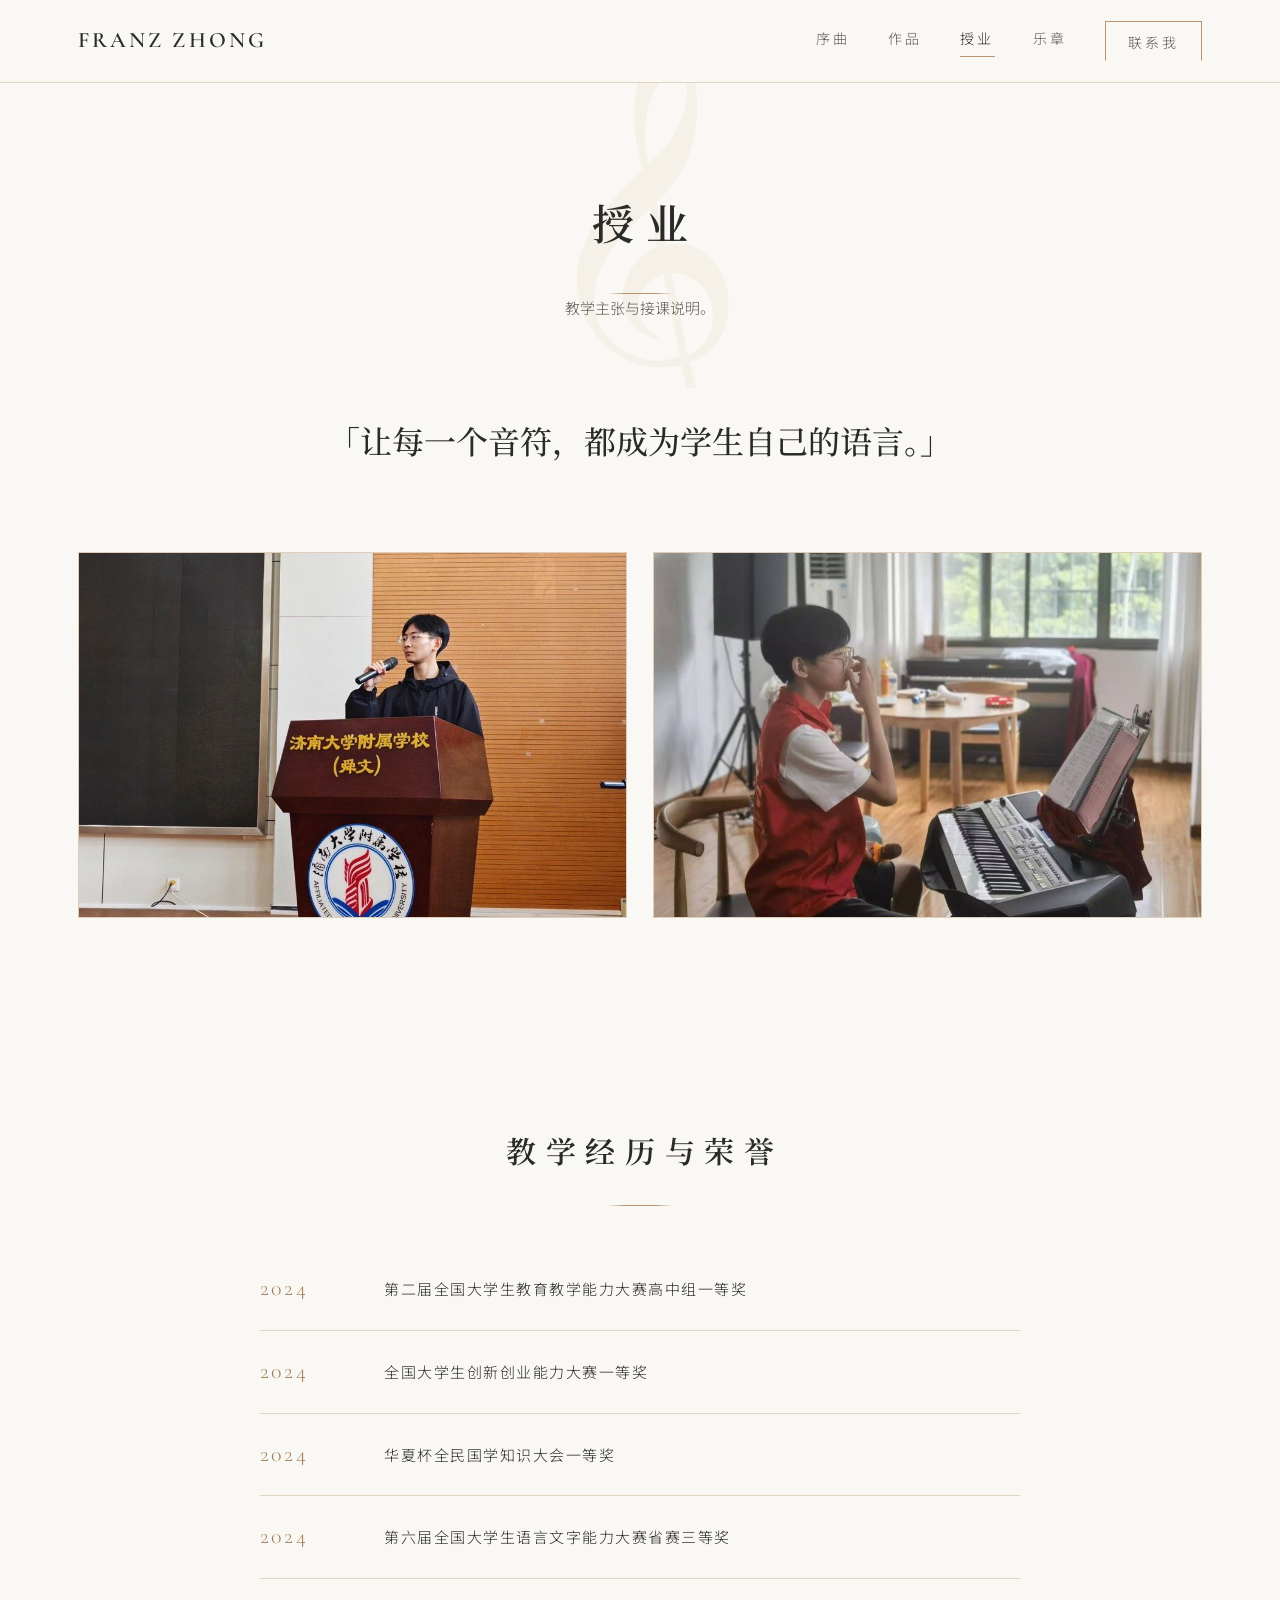
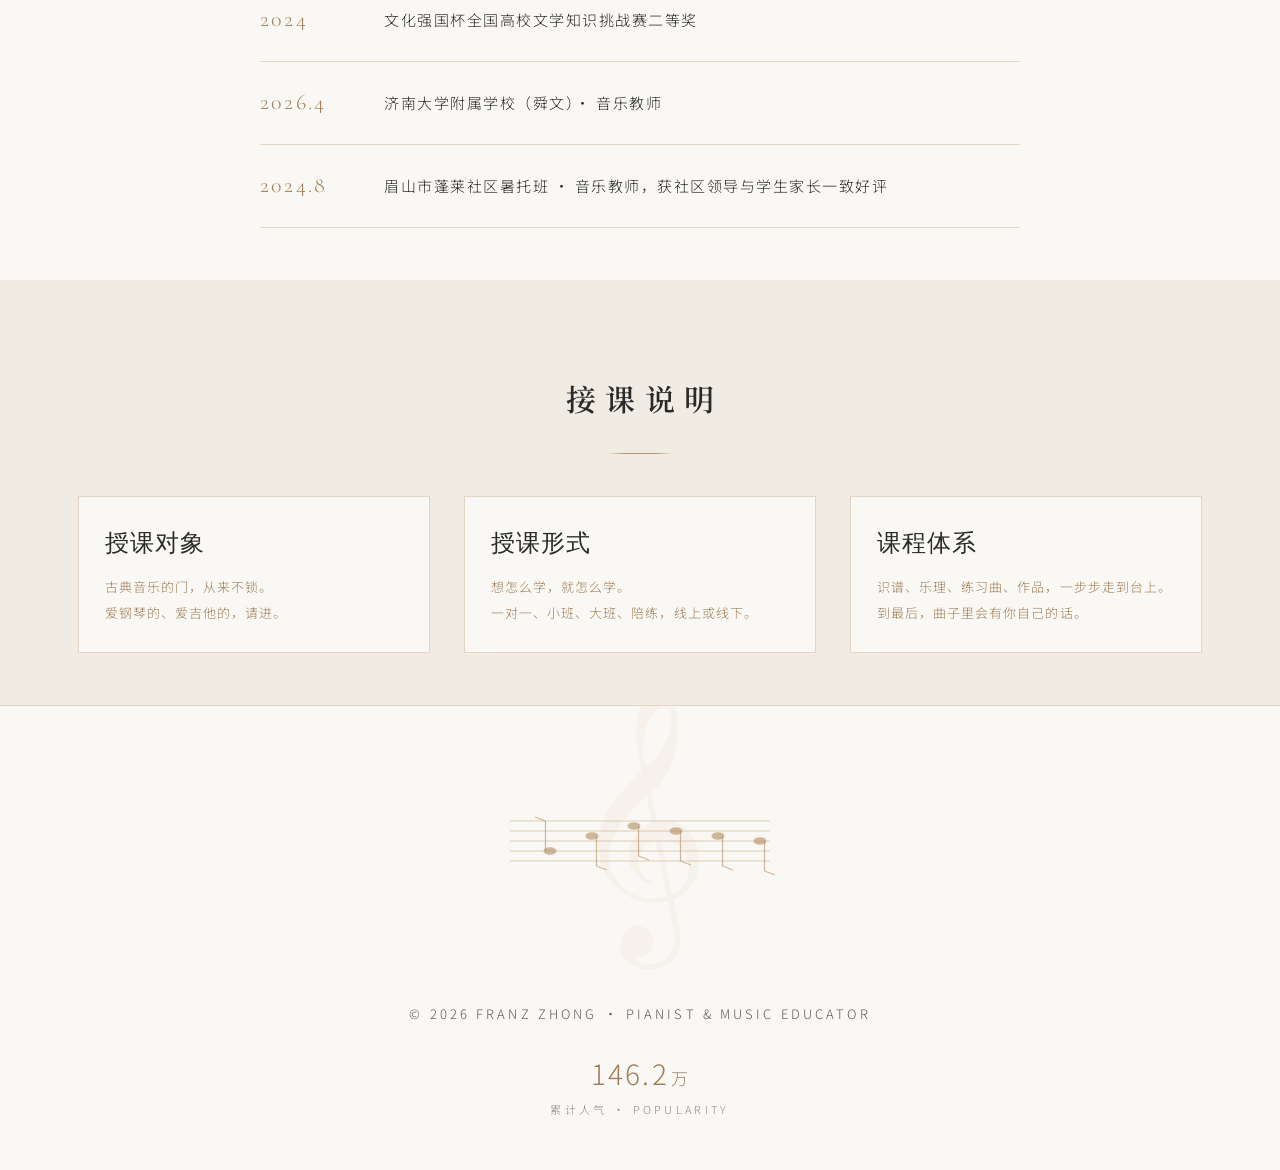
==== commit 0427eced: "加 favicon（高音谱号三尺寸）；人气数字改按万显示" ====
--- a/maestro.html
+++ b/maestro.html
@@ -28,7 +28,10 @@
   <link rel="preconnect" href="https://fonts.gstatic.com" crossorigin>
   <link href="https://fonts.googleapis.com/css2?family=Cormorant+Garamond:ital,wght@0,400;0,500;0,600;1,400;1,500&family=Noto+Sans+SC:wght@300;400;500&family=Noto+Serif+SC:wght@400;500;600;700&display=swap" rel="stylesheet" media="print" onload="this.media='all'">
   <noscript><link href="https://fonts.googleapis.com/css2?family=Cormorant+Garamond:ital,wght@0,400;0,500;0,600;1,400;1,500&family=Noto+Sans+SC:wght@300;400;500&family=Noto+Serif+SC:wght@400;500;600;700&display=swap" rel="stylesheet"></noscript>
-  <link rel="stylesheet" href="css/style.css?v=23">
+  <link rel="stylesheet" href="css/style.css?v=24">
+  <link rel="icon" href="images/favicon-32.png" sizes="32x32" type="image/png">
+  <link rel="icon" href="images/favicon-16.png" sizes="16x16" type="image/png">
+  <link rel="apple-touch-icon" href="images/apple-touch-icon.png">
   <script>document.documentElement.classList.add('pre-anim');</script>
 </head>
 <body>
@@ -138,12 +141,12 @@
       <img src="images/footer-granados.svg" alt="" class="footer-score">
       <p class="footer-copy">© 2026 FRANZ ZHONG · PIANIST &amp; MUSIC EDUCATOR</p>
       <div class="footer-stats">
-        <p class="footer-stats-num" id="site-visits">1,343,455</p>
+        <p class="footer-stats-num" id="site-visits">134.5<span class="visit-unit">万</span></p>
         <p class="footer-stats-label">累计人气 · POPULARITY</p>
       </div>
     </div>
   </footer>
 
-<script src="js/site.js?v=23"></script>
+<script src="js/site.js?v=24"></script>
 </body>
 </html>
--- a/css/style.css
+++ b/css/style.css
@@ -908,6 +908,14 @@
   opacity: 0.7;
 }
 
+/* 万 / 亿 的单位字，收小一点，不跟主数字抢 */
+.visit-unit {
+  font-size: 0.6em;
+  font-style: normal;
+  margin-left: 0.14em;
+  letter-spacing: 0.06em;
+}
+
 /* 页脚旋律五线谱 */
 .footer-score {
   width: min(340px, 78%);
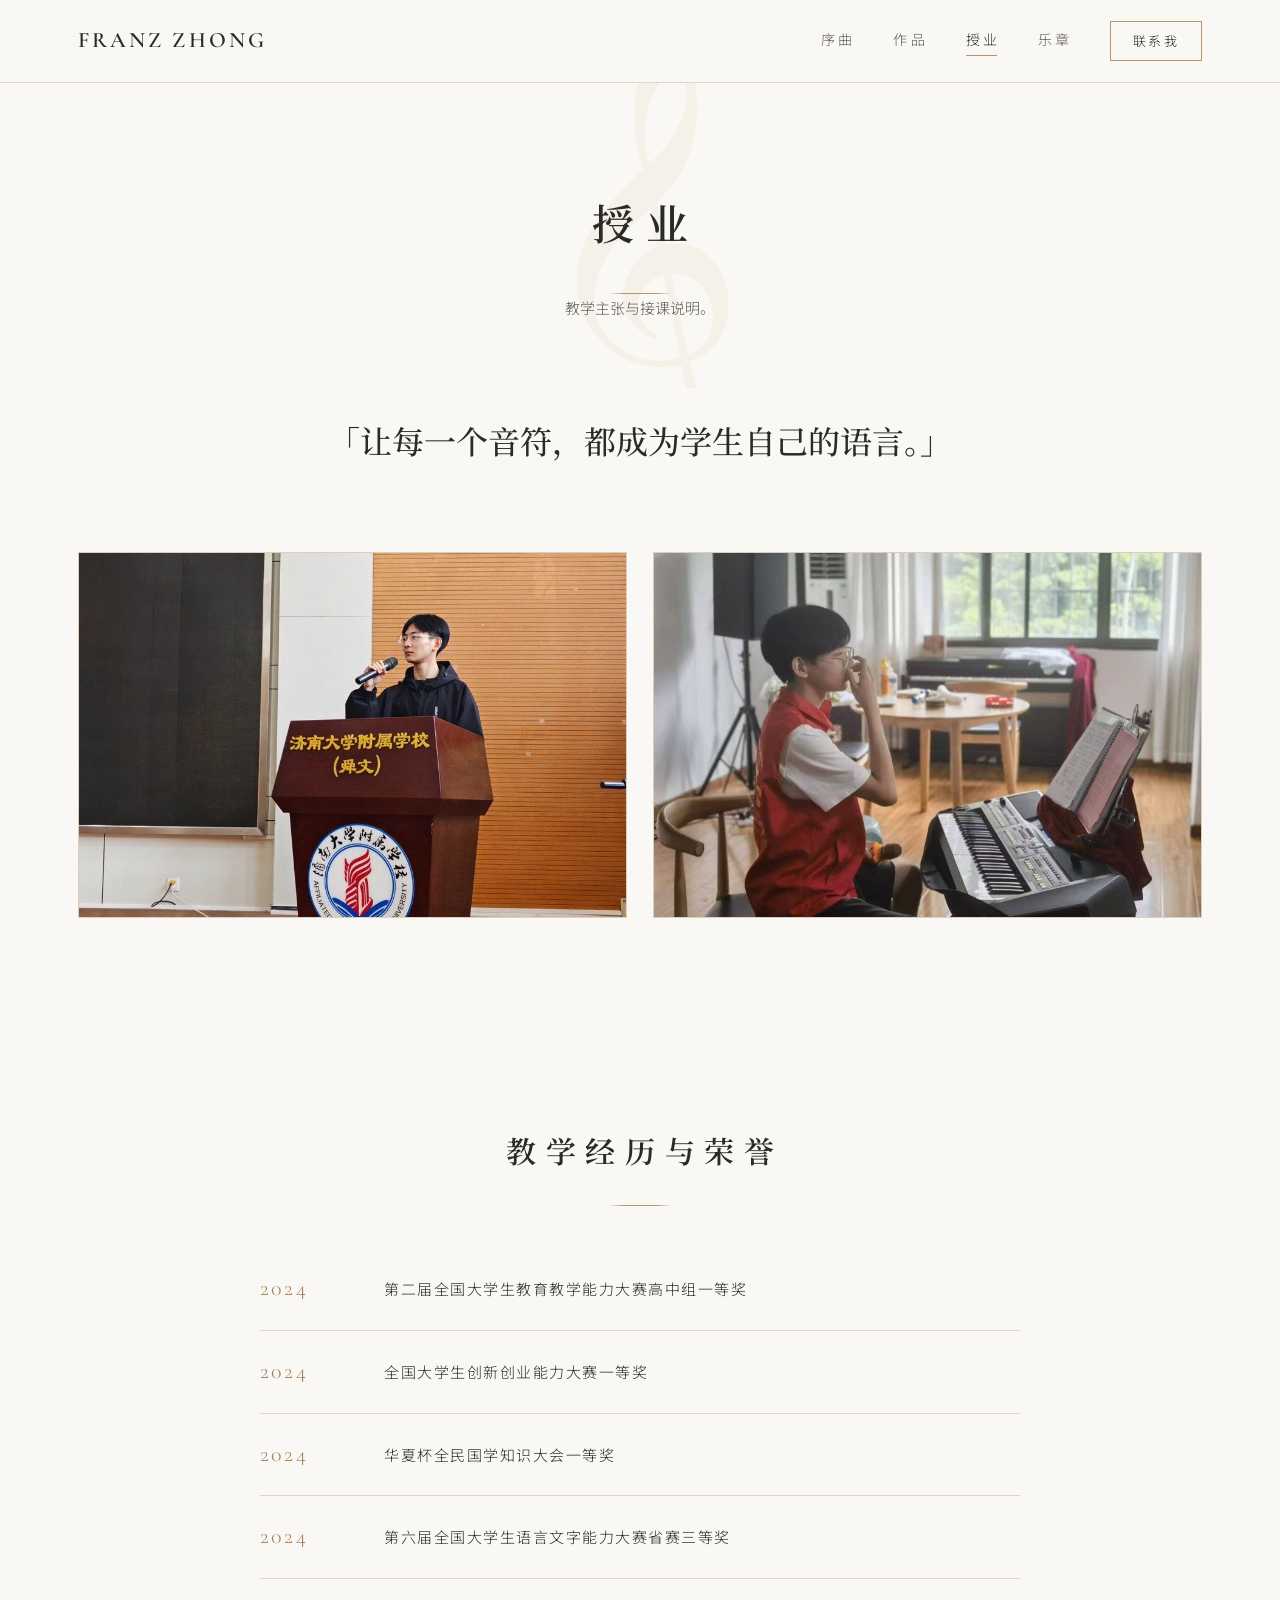
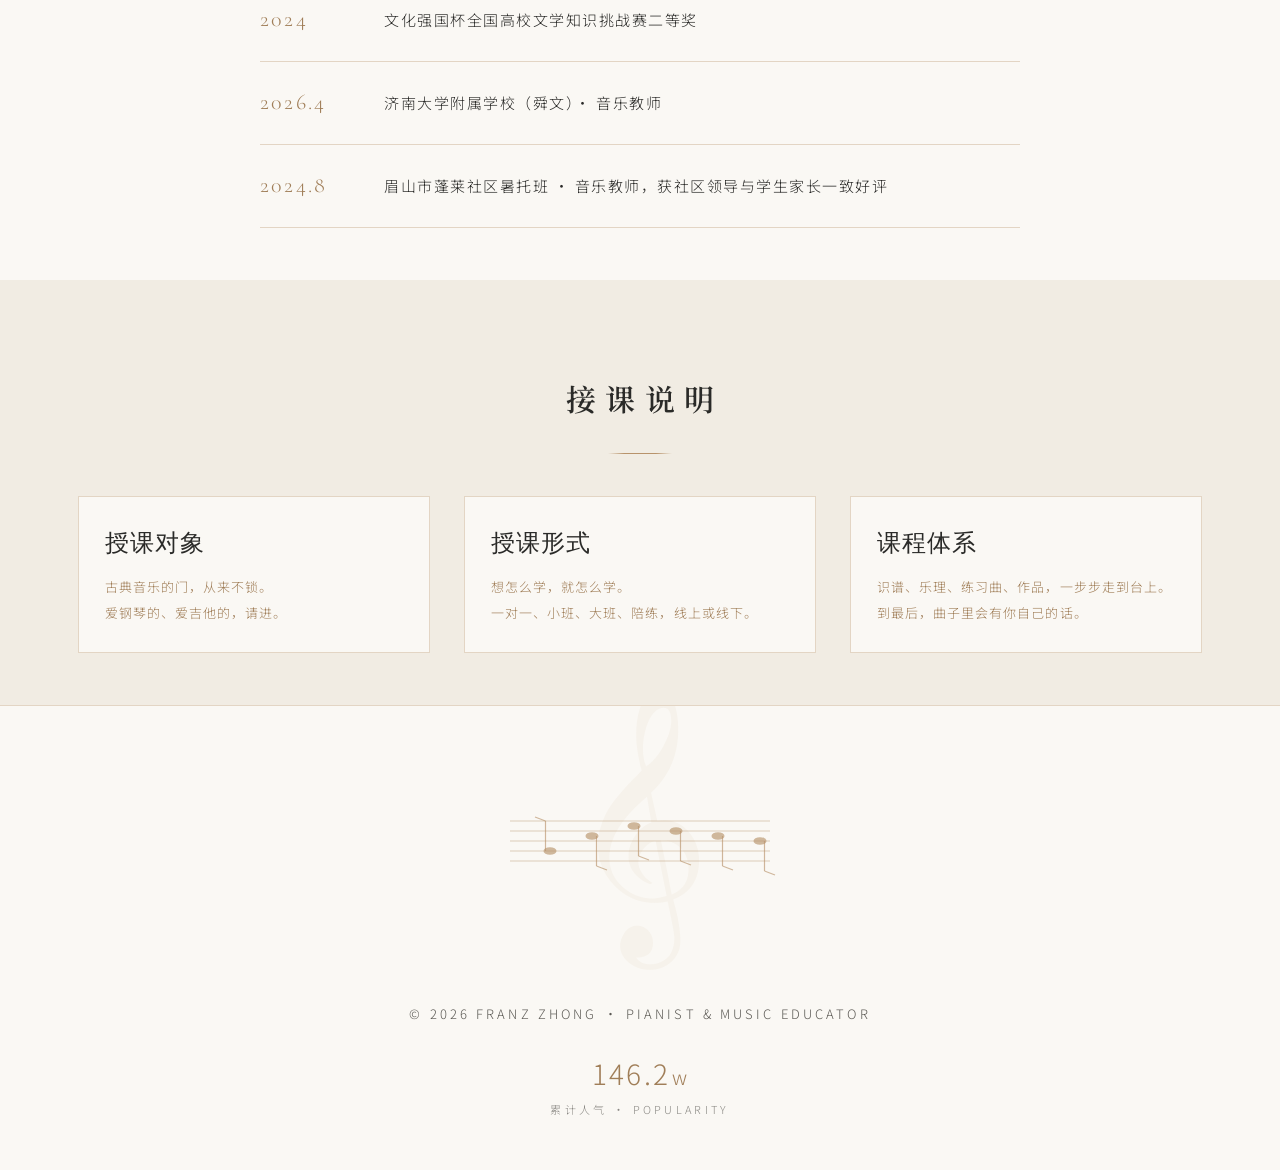
==== commit b9282b52: "导航微调：首屏改浮在照片上（渐变暗纱替掉实心色带）、手机端收窄、下划线去掉字距尾巴；人气数字单位改 w" ====
--- a/maestro.html
+++ b/maestro.html
@@ -28,7 +28,7 @@
   <link rel="preconnect" href="https://fonts.gstatic.com" crossorigin>
   <link href="https://fonts.googleapis.com/css2?family=Cormorant+Garamond:ital,wght@0,400;0,500;0,600;1,400;1,500&family=Noto+Sans+SC:wght@300;400;500&family=Noto+Serif+SC:wght@400;500;600;700&display=swap" rel="stylesheet" media="print" onload="this.media='all'">
   <noscript><link href="https://fonts.googleapis.com/css2?family=Cormorant+Garamond:ital,wght@0,400;0,500;0,600;1,400;1,500&family=Noto+Sans+SC:wght@300;400;500&family=Noto+Serif+SC:wght@400;500;600;700&display=swap" rel="stylesheet"></noscript>
-  <link rel="stylesheet" href="css/style.css?v=24">
+  <link rel="stylesheet" href="css/style.css?v=27">
   <link rel="icon" href="images/favicon-32.png" sizes="32x32" type="image/png">
   <link rel="icon" href="images/favicon-16.png" sizes="16x16" type="image/png">
   <link rel="apple-touch-icon" href="images/apple-touch-icon.png">
@@ -141,12 +141,12 @@
       <img src="images/footer-granados.svg" alt="" class="footer-score">
       <p class="footer-copy">© 2026 FRANZ ZHONG · PIANIST &amp; MUSIC EDUCATOR</p>
       <div class="footer-stats">
-        <p class="footer-stats-num" id="site-visits">134.5<span class="visit-unit">万</span></p>
+        <p class="footer-stats-num" id="site-visits">134.5<span class="visit-unit">w</span></p>
         <p class="footer-stats-label">累计人气 · POPULARITY</p>
       </div>
     </div>
   </footer>
 
-<script src="js/site.js?v=24"></script>
+<script src="js/site.js?v=27"></script>
 </body>
 </html>
--- a/css/style.css
+++ b/css/style.css
@@ -74,19 +74,38 @@
 .nav-links { display: flex; align-items: center; gap: 38px; }
 
 .nav-links a {
+  position: relative;
+  --ls: 0.22em;            /* 字距，下划线尾端要减掉同样一段 */
+  --ul: var(--gold);
   font-size: 14px;
-  letter-spacing: 0.22em;
+  letter-spacing: var(--ls);
   color: var(--ink-soft);
   padding-bottom: 4px;
-  border-bottom: 1px solid transparent;
-  transition: color 0.25s, border-color 0.25s;
-}
-
-.nav-links a:hover { color: var(--ink); border-color: var(--gold); }
-
-.nav-links a.active { color: var(--ink); border-color: var(--gold); }
-
-.nav-cta {
+  transition: color 0.25s;
+}
+
+/* 下划线交给伪元素：字距会在末字后面留一截空隙，
+   用 border-bottom 会把那截一起画上，右边就多出一块 */
+.nav-links a::after {
+  content: "";
+  position: absolute;
+  left: 0;
+  right: var(--ls);
+  bottom: 0;
+  height: 1px;
+  background: var(--ul);
+  opacity: 0;
+  transition: opacity 0.25s;
+}
+
+.nav-links a:hover,
+.nav-links a.active { color: var(--ink); }
+
+.nav-links a:hover::after,
+.nav-links a.active::after { opacity: 1; }
+
+/* 联系我：实心按钮，不参与下划线那套 */
+.nav-links .nav-cta {
   font-size: 13px;
   letter-spacing: 0.18em;
   color: var(--ink);
@@ -95,7 +114,9 @@
   transition: background 0.3s, color 0.3s;
 }
 
-.nav-cta:hover { background: var(--gold); color: var(--paper); }
+.nav-links .nav-cta::after { content: none; }
+
+.nav-links .nav-cta:hover { background: var(--gold); color: var(--paper); }
 
 /* 滚动后导航浮现暖白背景（site.js 切换 nav-solid） */
 .nav-solid {
@@ -105,9 +126,8 @@
 
 .nav-solid a { color: var(--ink-soft); }
 
-.nav-solid a:hover { color: var(--ink); border-color: var(--gold); }
-
-.nav-solid a.active { color: var(--ink); border-color: var(--gold); }
+.nav-solid a:hover,
+.nav-solid a.active { color: var(--ink); }
 
 .nav-solid .nav-cta {
   color: var(--ink);
@@ -118,22 +138,36 @@
 
 .nav-solid .brand { color: var(--ink); }
 
-/* 作品页：首屏导航深色毛玻璃，白字压照片，滚动后浮现 */
+/* 导航浮在首屏照片之上。用 fixed 脱开文档流，否则它是规规矩矩排在照片
+   上方的，底下的暗纱渐变会在交界处拉出一条硬边。首屏自身的内边距
+   （hero 140px、page-hero--photo 190px）都够高，不用另外补。 */
+.photo-nav .nav {
+  position: fixed;
+  left: 0;
+  right: 0;
+}
+
+/* 首屏导航化在照片上：不用实心色带，改用自上而下的暗纱。
+   色带是跟着底下的像素变色的，压在亮处就发灰发闷；暗纱不会，
+   照片还能一路顶到页面上沿。滚动后由 nav-solid 换成纸色实底。 */
 .photo-nav.photo-nav--warm .nav {
-  background: rgba(58, 32, 14, 0.38);
-  backdrop-filter: blur(8px);
-  -webkit-backdrop-filter: blur(8px);
+  background: linear-gradient(
+    to bottom,
+    rgba(38, 20, 6, 0.66) 0%,
+    rgba(38, 20, 6, 0.42) 55%,
+    rgba(38, 20, 6, 0) 100%
+  );
   border-bottom-color: transparent;
 }
 
 .photo-nav.photo-nav--warm .nav a {
   color: rgba(250, 248, 244, 0.95);
   text-shadow: 0 1px 6px rgba(0, 0, 0, 0.6);
-}
-
-.photo-nav.photo-nav--warm .nav a:hover { color: var(--paper); border-color: rgba(250, 248, 244, 0.6); }
-
-.photo-nav.photo-nav--warm .nav a.active { color: var(--paper); border-color: rgba(250, 248, 244, 0.6); }
+  --ul: rgba(250, 248, 244, 0.6);
+}
+
+.photo-nav.photo-nav--warm .nav a:hover,
+.photo-nav.photo-nav--warm .nav a.active { color: var(--paper); }
 
 .photo-nav.photo-nav--warm .nav .nav-cta {
   color: var(--paper);
@@ -152,11 +186,13 @@
   border-bottom-color: var(--line);
 }
 
-.photo-nav.photo-nav--warm .nav.nav-solid a { color: var(--ink-soft); }
-
-.photo-nav.photo-nav--warm .nav.nav-solid a:hover { color: var(--ink); border-color: var(--gold); }
-
-.photo-nav.photo-nav--warm .nav.nav-solid a.active { color: var(--ink); border-color: var(--gold); }
+.photo-nav.photo-nav--warm .nav.nav-solid a {
+  color: var(--ink-soft);
+  --ul: var(--gold);
+}
+
+.photo-nav.photo-nav--warm .nav.nav-solid a:hover,
+.photo-nav.photo-nav--warm .nav.nav-solid a.active { color: var(--ink); }
 
 .photo-nav.photo-nav--warm .nav.nav-solid .nav-cta {
   color: var(--ink);
@@ -168,20 +204,23 @@
 .photo-nav.photo-nav--warm .nav.nav-solid .brand { color: var(--ink); }
 
 .photo-nav .nav {
-  background: rgba(12, 12, 10, 0.28);
-  backdrop-filter: blur(8px);
-  -webkit-backdrop-filter: blur(8px);
+  background: linear-gradient(
+    to bottom,
+    rgba(10, 10, 9, 0.62) 0%,
+    rgba(10, 10, 9, 0.38) 55%,
+    rgba(10, 10, 9, 0) 100%
+  );
   border-bottom-color: transparent;
 }
 
 .photo-nav .nav a {
   color: rgba(250, 248, 244, 0.95);
   text-shadow: 0 1px 6px rgba(0, 0, 0, 0.7);
-}
-
-.photo-nav .nav a:hover { color: var(--paper); border-color: rgba(250, 248, 244, 0.6); }
-
-.photo-nav .nav a.active { color: var(--paper); border-color: rgba(250, 248, 244, 0.6); }
+  --ul: rgba(250, 248, 244, 0.6);
+}
+
+.photo-nav .nav a:hover,
+.photo-nav .nav a.active { color: var(--paper); }
 
 .photo-nav .nav .nav-cta {
   color: var(--paper);
@@ -200,11 +239,13 @@
   border-bottom-color: var(--line);
 }
 
-.photo-nav .nav.nav-solid a { color: var(--ink-soft); }
-
-.photo-nav .nav.nav-solid a:hover { color: var(--ink); border-color: var(--gold); }
-
-.photo-nav .nav.nav-solid a.active { color: var(--ink); border-color: var(--gold); }
+.photo-nav .nav.nav-solid a {
+  color: var(--ink-soft);
+  --ul: var(--gold);
+}
+
+.photo-nav .nav.nav-solid a:hover,
+.photo-nav .nav.nav-solid a.active { color: var(--ink); }
 
 .photo-nav .nav.nav-solid .nav-cta {
   color: var(--ink);
@@ -908,11 +949,11 @@
   opacity: 0.7;
 }
 
-/* 万 / 亿 的单位字，收小一点，不跟主数字抢 */
+/* w / e 的单位字，收小一点，不跟主数字抢 */
 .visit-unit {
-  font-size: 0.6em;
+  font-size: 0.7em;
   font-style: normal;
-  margin-left: 0.14em;
+  margin-left: 0.1em;
   letter-spacing: 0.06em;
 }
 
@@ -1253,8 +1294,10 @@
 /* ---------- 响应式 ---------- */
 
 @media (max-width: 900px) {
-  .nav-inner { flex-direction: column; gap: 16px; }
-  .nav-links { gap: 24px; }
+  .nav-inner { flex-direction: column; gap: 12px; padding: 14px 20px; }
+  .nav-links { gap: 16px; }
+  .nav-links a { font-size: 13px; --ls: 0.16em; }
+  .nav-links .nav-cta { font-size: 12px; letter-spacing: 0.14em; padding: 6px 16px; }
   section { padding: 64px 0; }
   .photo-wall {
     grid-template-columns: 1fr;
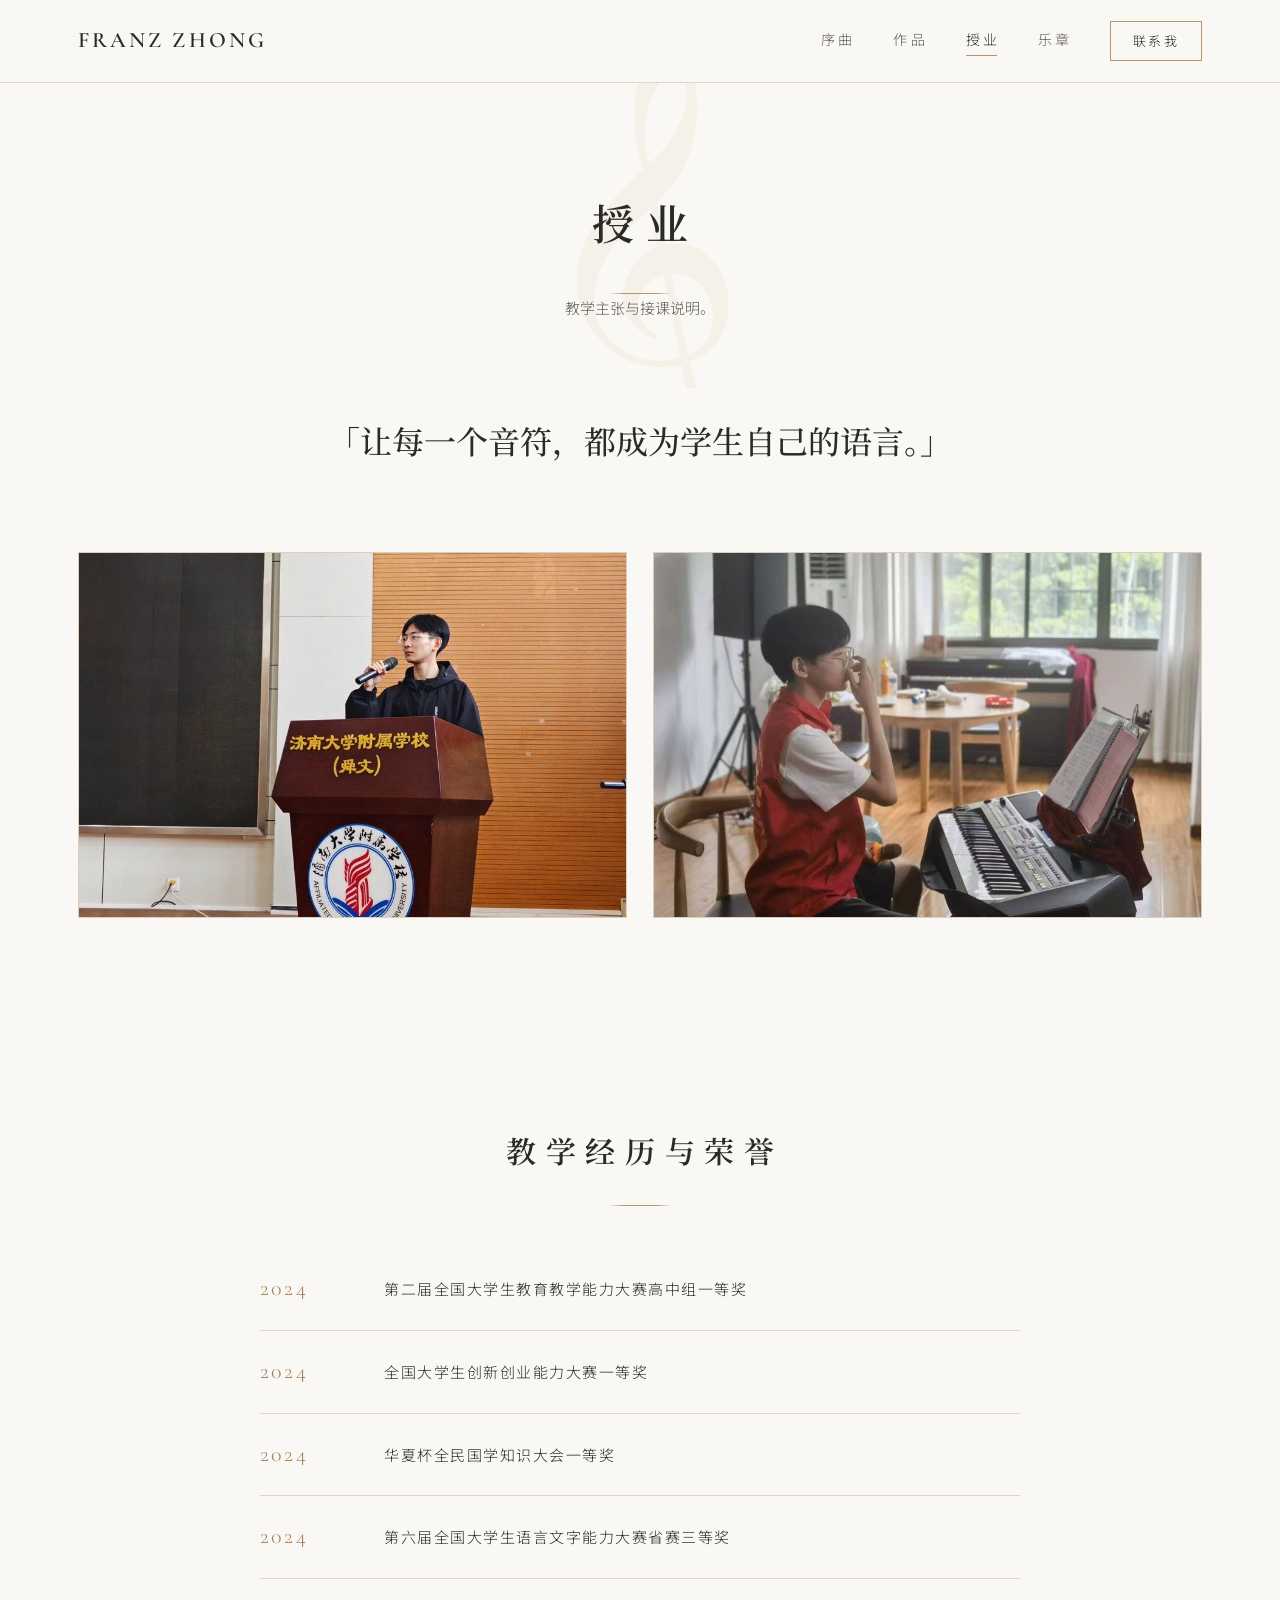
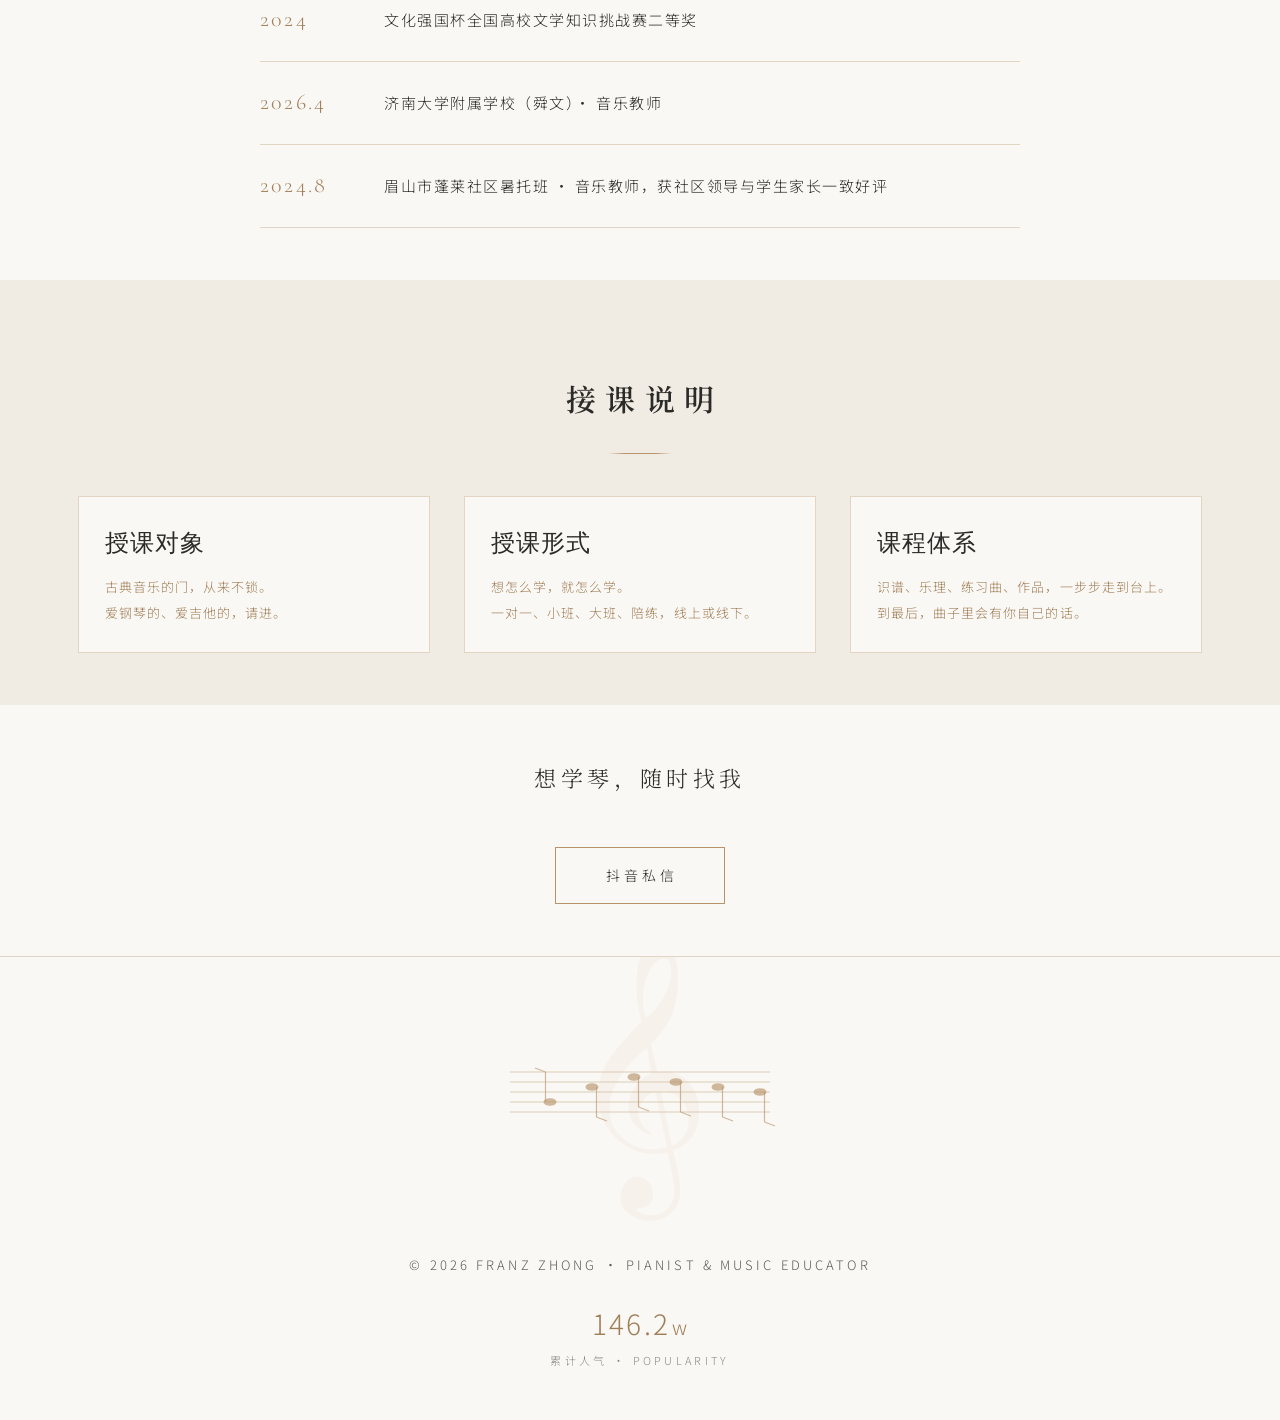
==== commit 85006666: "SEO 补齐：五页各自的口径卡片文案、canonical、结构化数据加 image 与 makesOffer；授业页补联系入口" ====
--- a/maestro.html
+++ b/maestro.html
@@ -15,20 +15,32 @@
   "jobTitle": "Pianist &amp; Music Educator",
   "knowsAbout": ["钢琴", "音乐教育", "古典吉他", "钢琴教学", "吉他教学", "音乐家教", "piano", "music education", "classical guitar", "piano teaching", "guitar teaching"],
   "url": "https://zhongquinnking.github.io/prelude/",
-  "sameAs": ["https://v.douyin.com/s2i2Y8FRT1A/"]
+  "sameAs": ["https://v.douyin.com/s2i2Y8FRT1A/"],
+  "image": "https://zhongquinnking.github.io/prelude/images/og-card-v2.jpg",
+  "makesOffer": [
+    {
+      "@type": "Offer",
+      "itemOffered": { "@type": "Service", "name": "钢琴教学" }
+    },
+    {
+      "@type": "Offer",
+      "itemOffered": { "@type": "Service", "name": "吉他教学" }
+    }
+  ]
 }
 </script>
 <meta property="og:type" content="website">
 <meta property="og:site_name" content="FRANZ ZHONG">
 <meta property="og:title" content="Teaching · FRANZ ZHONG">
-<meta property="og:description" content="FRANZ ZHONG · 作品 · 部分荣誉 — Pianist &amp; Music Educator">
+<meta property="og:description" content="授业 · 钢琴与吉他教学 · 授课对象、授课形式与课程体系 · 欢迎垂询">
 <meta property="og:url" content="https://zhongquinnking.github.io/prelude/maestro.html">
+<link rel="canonical" href="https://zhongquinnking.github.io/prelude/maestro.html">
 <meta property="og:image" content="https://zhongquinnking.github.io/prelude/images/og-card-v2.jpg">
   <link rel="preconnect" href="https://fonts.googleapis.com">
   <link rel="preconnect" href="https://fonts.gstatic.com" crossorigin>
   <link href="https://fonts.googleapis.com/css2?family=Cormorant+Garamond:ital,wght@0,400;0,500;0,600;1,400;1,500&family=Noto+Sans+SC:wght@300;400;500&family=Noto+Serif+SC:wght@400;500;600;700&display=swap" rel="stylesheet" media="print" onload="this.media='all'">
   <noscript><link href="https://fonts.googleapis.com/css2?family=Cormorant+Garamond:ital,wght@0,400;0,500;0,600;1,400;1,500&family=Noto+Sans+SC:wght@300;400;500&family=Noto+Serif+SC:wght@400;500;600;700&display=swap" rel="stylesheet"></noscript>
-  <link rel="stylesheet" href="css/style.css?v=27">
+  <link rel="stylesheet" href="css/style.css?v=28">
   <link rel="icon" href="images/favicon-32.png" sizes="32x32" type="image/png">
   <link rel="icon" href="images/favicon-16.png" sizes="16x16" type="image/png">
   <link rel="apple-touch-icon" href="images/apple-touch-icon.png">
@@ -136,6 +148,13 @@
     </div>
   </section>
 
+  <section class="contact" id="contact">
+    <div class="container">
+      <p class="contact-line">想学琴，随时找我</p>
+      <a href="https://v.douyin.com/s2i2Y8FRT1A/" target="_blank" rel="noopener" class="contact-btn">抖音私信</a>
+    </div>
+  </section>
+
   <footer class="footer">
     <div class="container">
       <img src="images/footer-granados.svg" alt="" class="footer-score">
@@ -147,6 +166,6 @@
     </div>
   </footer>
 
-<script src="js/site.js?v=27"></script>
+<script src="js/site.js?v=28"></script>
 </body>
 </html>
--- a/css/style.css
+++ b/css/style.css
@@ -1298,6 +1298,16 @@
   .nav-links { gap: 16px; }
   .nav-links a { font-size: 13px; --ls: 0.16em; }
   .nav-links .nav-cta { font-size: 12px; letter-spacing: 0.14em; padding: 6px 16px; }
+  /* 首屏定位语：两侧金线各 56px、再加 26px 间隔，一共吃掉 164px，
+     手机上一行放不下，被挤成「Pianist · / Music / Educator」三行。去掉金线、收窄字距即可单行 */
+  html:not(.pre-anim) .hero-tagline::before,
+  html:not(.pre-anim) .hero-tagline::after { display: none; }
+  html:not(.pre-anim) .hero-tagline {
+    font-size: 13px;
+    letter-spacing: 0.2em;
+    padding-left: 0.2em;
+  }
+  html:not(.pre-anim) .hero-rule { margin: 28px auto; }
   section { padding: 64px 0; }
   .photo-wall {
     grid-template-columns: 1fr;
@@ -1343,11 +1353,6 @@
   pointer-events: none;
 }
 
-/* 本次会话已看过，头部脚本给 html 挂上这个类，一帧都不闪 */
-.splash-skip .splash {
-  display: none;
-}
-
 @keyframes splashFallback {
   to { opacity: 0; visibility: hidden; }
 }
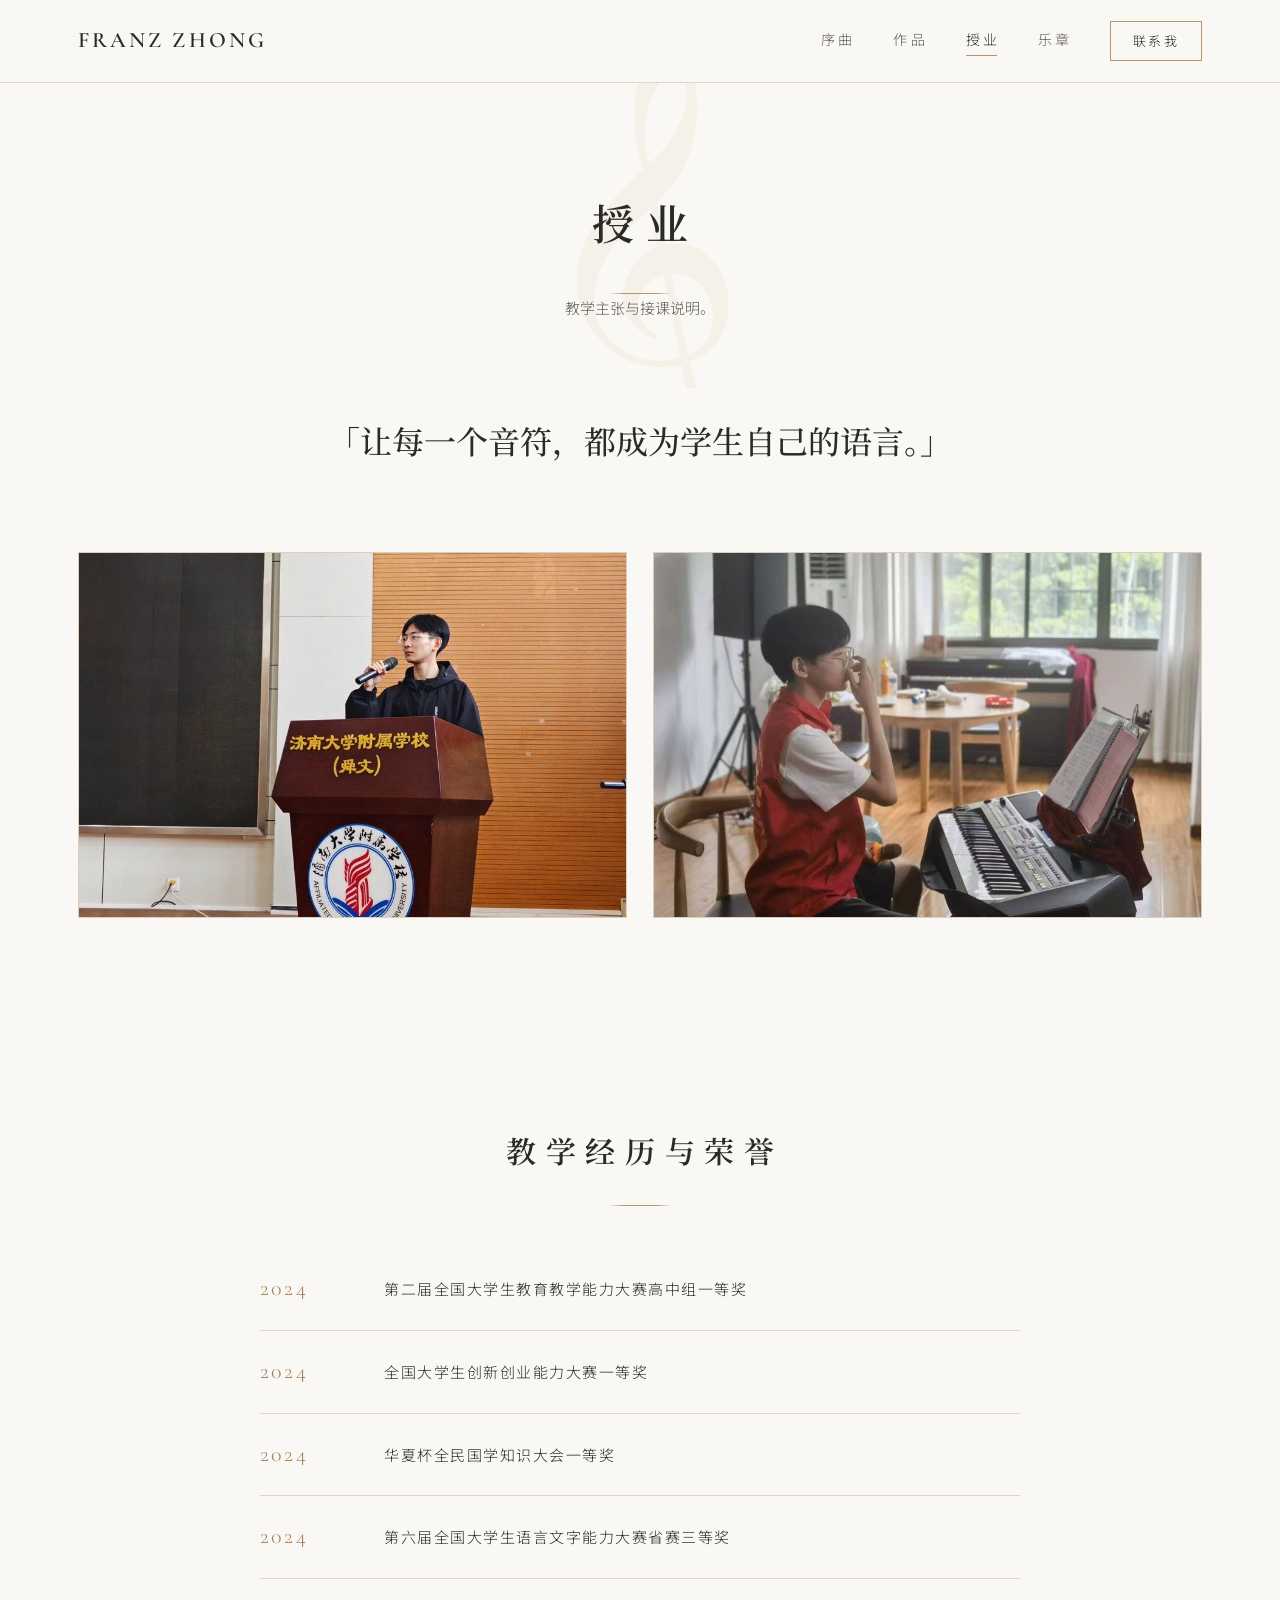
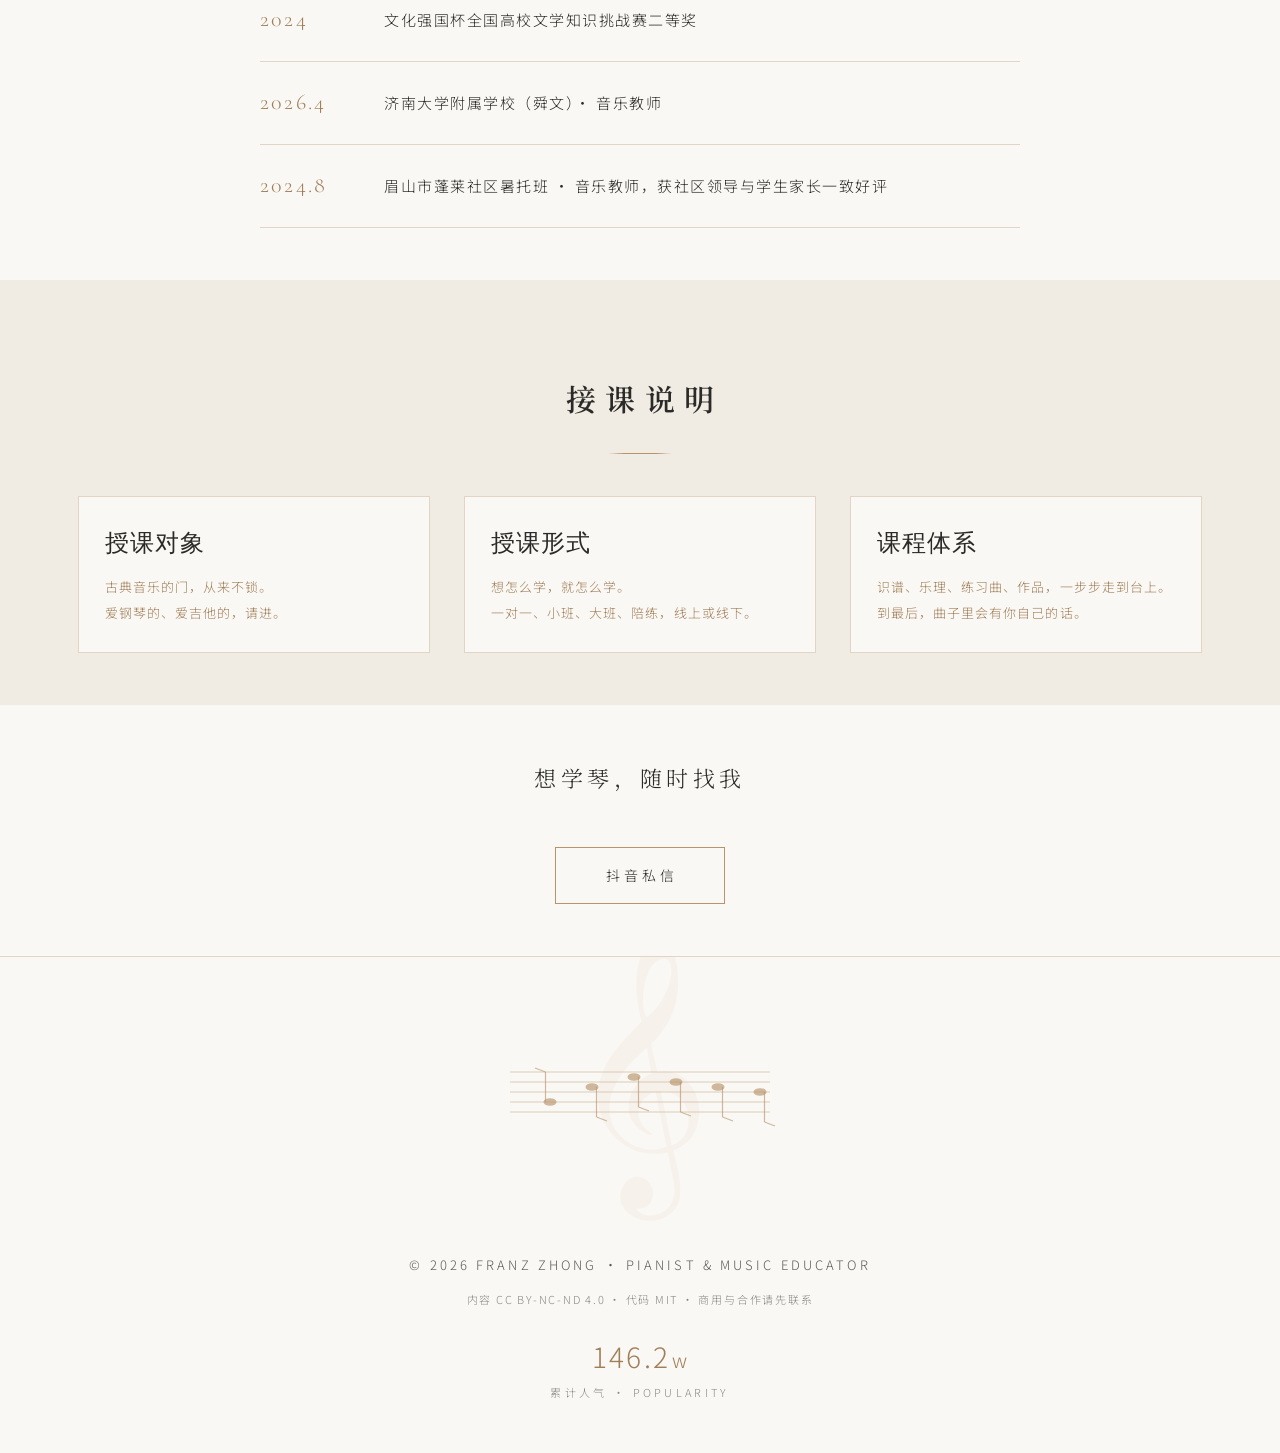
==== commit b227a587: "许可补齐：四页页脚加许可行（内容 CC BY-NC-ND 4.0 / 代码 MIT），新增 LICENSE.md；样式版本 v=31" ====
--- a/maestro.html
+++ b/maestro.html
@@ -40,7 +40,7 @@
   <link rel="preconnect" href="https://fonts.gstatic.com" crossorigin>
   <link href="https://fonts.googleapis.com/css2?family=Cormorant+Garamond:ital,wght@0,400;0,500;0,600;1,400;1,500&family=Noto+Sans+SC:wght@300;400;500&family=Noto+Serif+SC:wght@400;500;600;700&display=swap" rel="stylesheet" media="print" onload="this.media='all'">
   <noscript><link href="https://fonts.googleapis.com/css2?family=Cormorant+Garamond:ital,wght@0,400;0,500;0,600;1,400;1,500&family=Noto+Sans+SC:wght@300;400;500&family=Noto+Serif+SC:wght@400;500;600;700&display=swap" rel="stylesheet"></noscript>
-  <link rel="stylesheet" href="css/style.css?v=28">
+  <link rel="stylesheet" href="css/style.css?v=31">
   <link rel="icon" href="images/favicon-32.png" sizes="32x32" type="image/png">
   <link rel="icon" href="images/favicon-16.png" sizes="16x16" type="image/png">
   <link rel="apple-touch-icon" href="images/apple-touch-icon.png">
@@ -159,6 +159,7 @@
     <div class="container">
       <img src="images/footer-granados.svg" alt="" class="footer-score">
       <p class="footer-copy">© 2026 FRANZ ZHONG · PIANIST &amp; MUSIC EDUCATOR</p>
+      <p class="footer-license">内容 CC BY-NC-ND 4.0 · 代码 MIT · 商用与合作请先联系</p>
       <div class="footer-stats">
         <p class="footer-stats-num" id="site-visits">134.5<span class="visit-unit">w</span></p>
         <p class="footer-stats-label">累计人气 · POPULARITY</p>
@@ -166,6 +167,6 @@
     </div>
   </footer>
 
-<script src="js/site.js?v=28"></script>
+<script src="js/site.js?v=31"></script>
 </body>
 </html>
--- a/css/style.css
+++ b/css/style.css
@@ -927,6 +927,16 @@
   color: var(--ink-soft);
 }
 
+/* 页脚许可行，跟在版权行下，弱化处理 */
+.footer-license {
+  position: relative;
+  margin-top: 12px;
+  font-size: 11px;
+  letter-spacing: 0.16em;
+  color: var(--ink-soft);
+  opacity: 0.72;
+}
+
 /* 页脚人气计数，数字由 js/site.js 本地推算 */
 .footer-stats {
   position: relative;
@@ -1308,6 +1318,33 @@
     padding-left: 0.2em;
   }
   html:not(.pre-anim) .hero-rule { margin: 28px auto; }
+  /* 作品页首屏那张照片人物贴着画面天头（距顶边仅一成），手机端导航浮上去
+     正好压住整张脸。这一页手机端改回不浮，导航回到纸色实底、照片从下方开始。
+     首页那张演出照有留白，继续浮着。 */
+  .photo-nav:not(.photo-nav--warm) .nav {
+    position: sticky;
+    background: rgba(250, 248, 244, 0.94);
+    backdrop-filter: blur(8px);
+    border-bottom-color: var(--line);
+  }
+  .photo-nav:not(.photo-nav--warm) .nav a {
+    color: var(--ink-soft);
+    text-shadow: none;
+    --ul: var(--gold);
+  }
+  .photo-nav:not(.photo-nav--warm) .nav a.nav-cta {
+    color: var(--ink);
+    border-color: var(--gold);
+  }
+  .photo-nav:not(.photo-nav--warm) .nav .brand {
+    color: var(--ink);
+    text-shadow: none;
+  }
+  /* 同一张照片，手机窄屏只取中间约一半宽，原值 50% 把人物挤在最左边缘、头快出画。
+     数字越小视角越往左，人物越回到画面里。 */
+  .photo-nav:not(.photo-nav--warm) .page-hero--photo {
+    background-position: 20% 35%;
+  }
   section { padding: 64px 0; }
   .photo-wall {
     grid-template-columns: 1fr;
